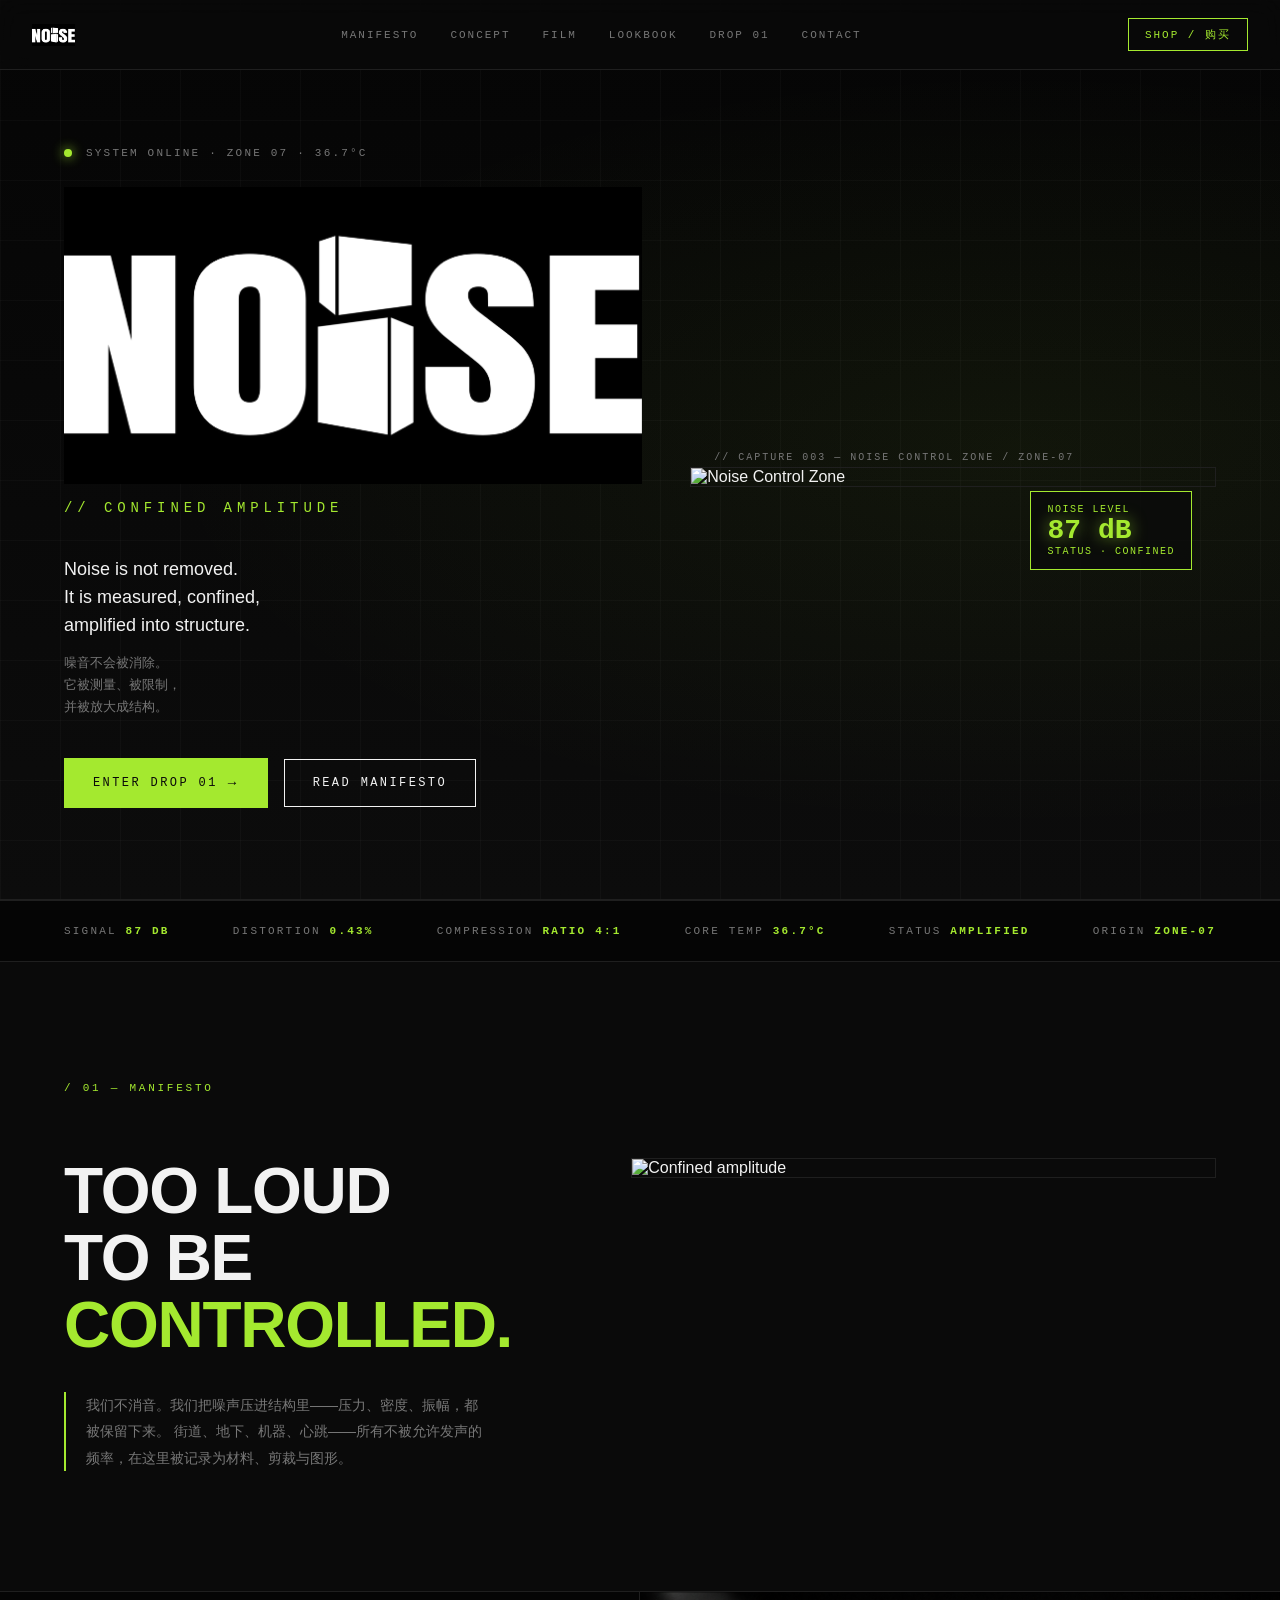
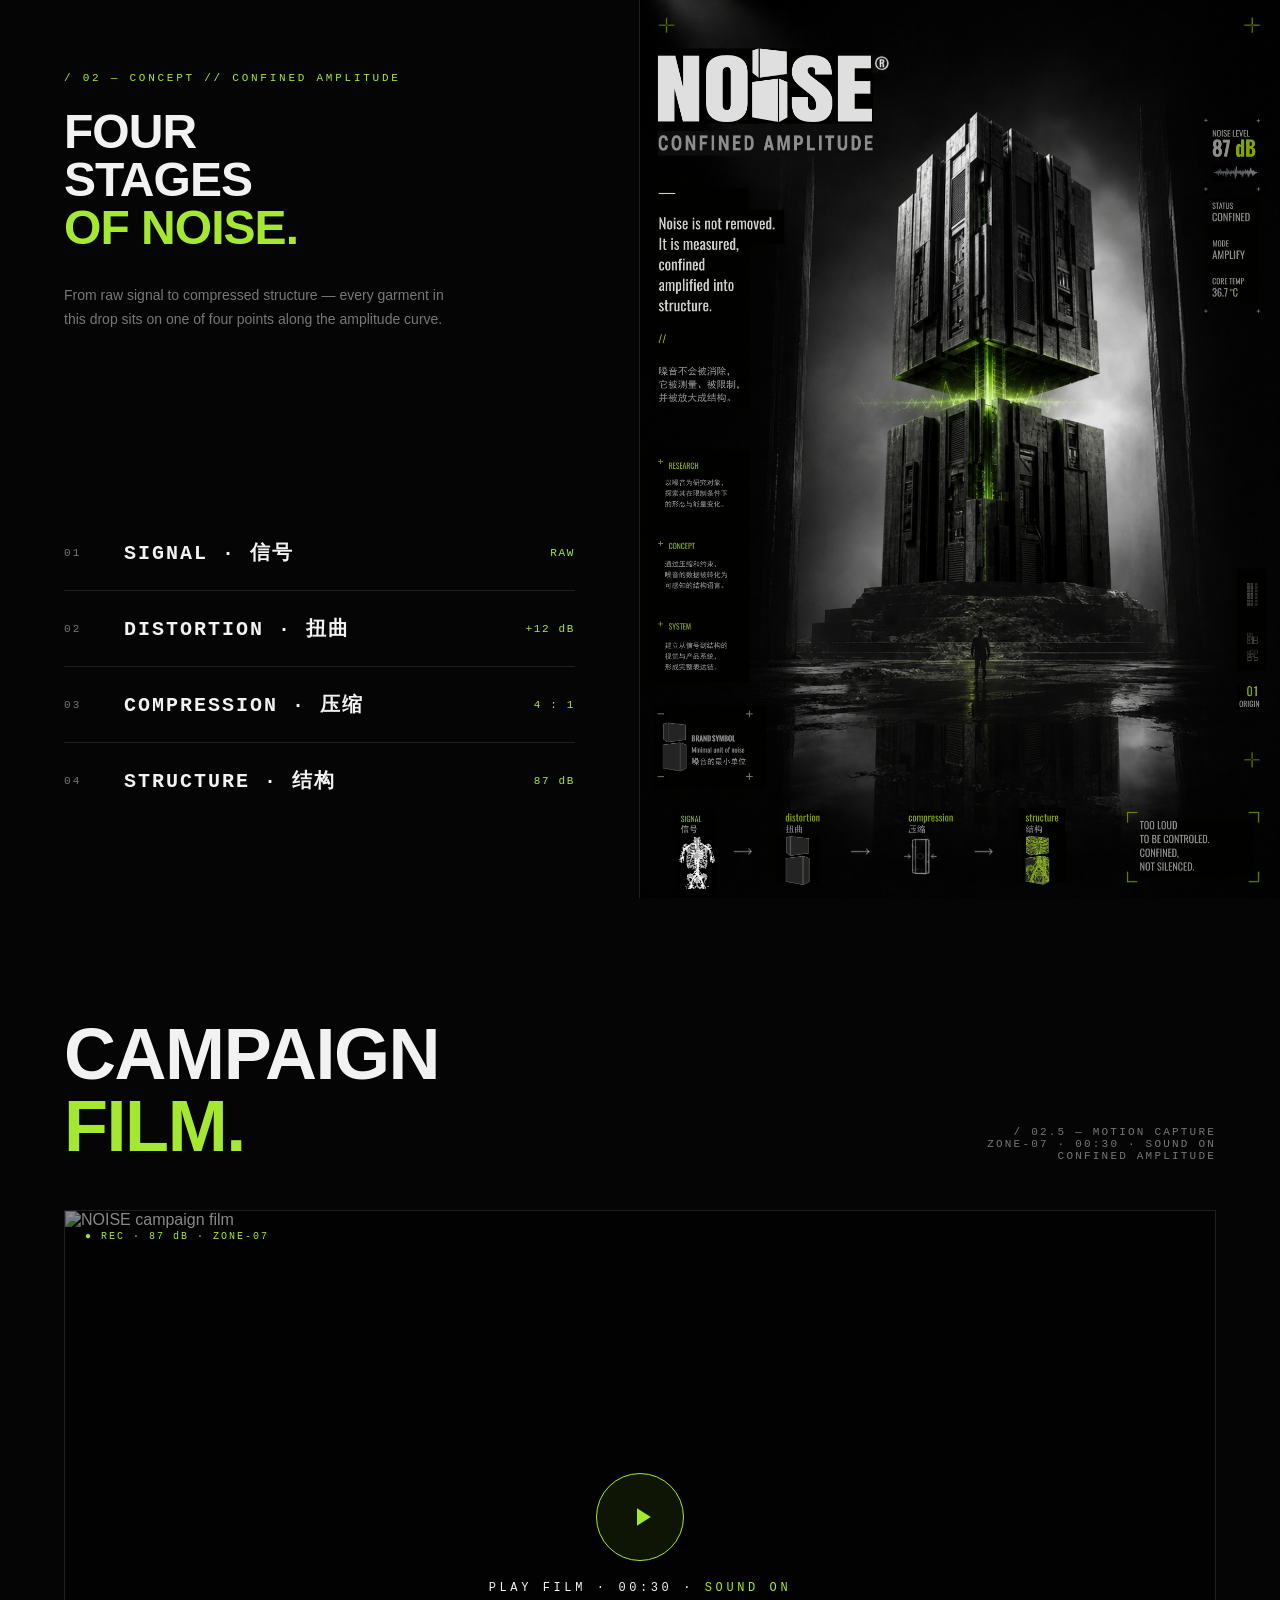
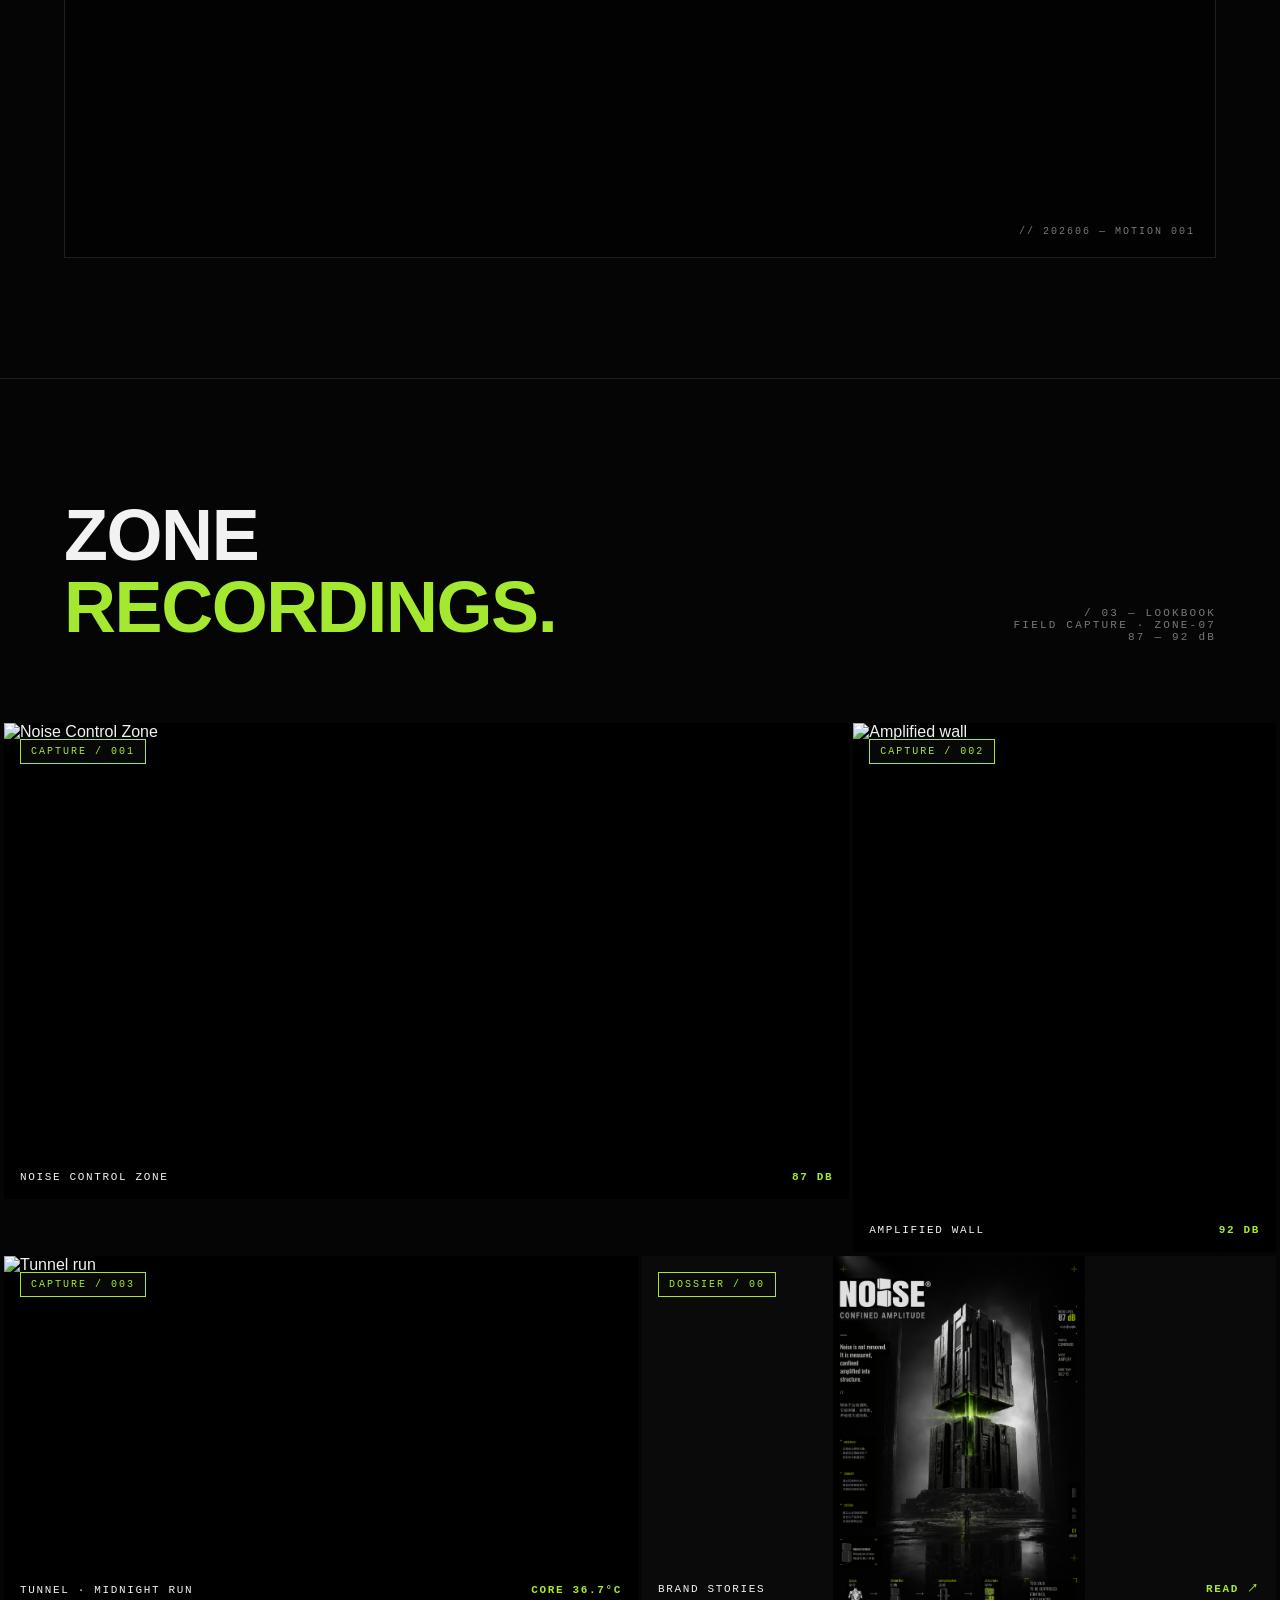
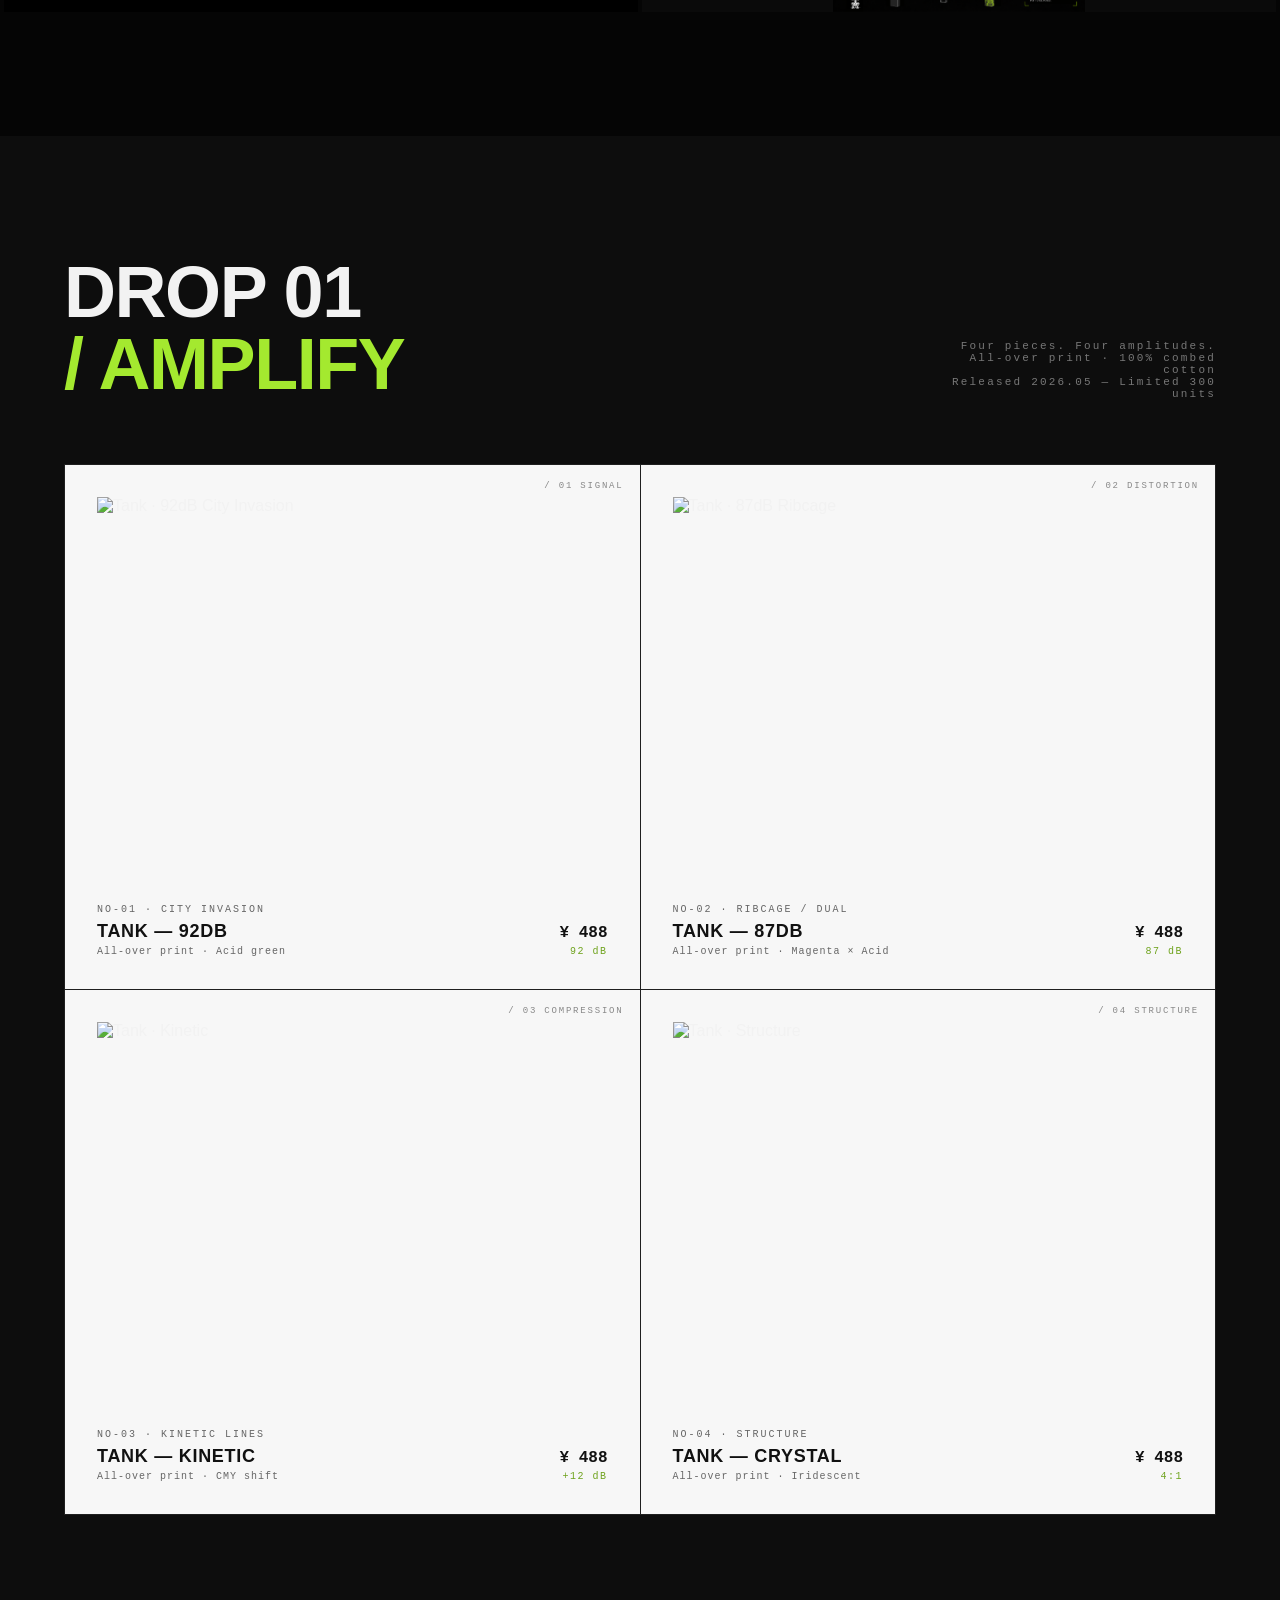
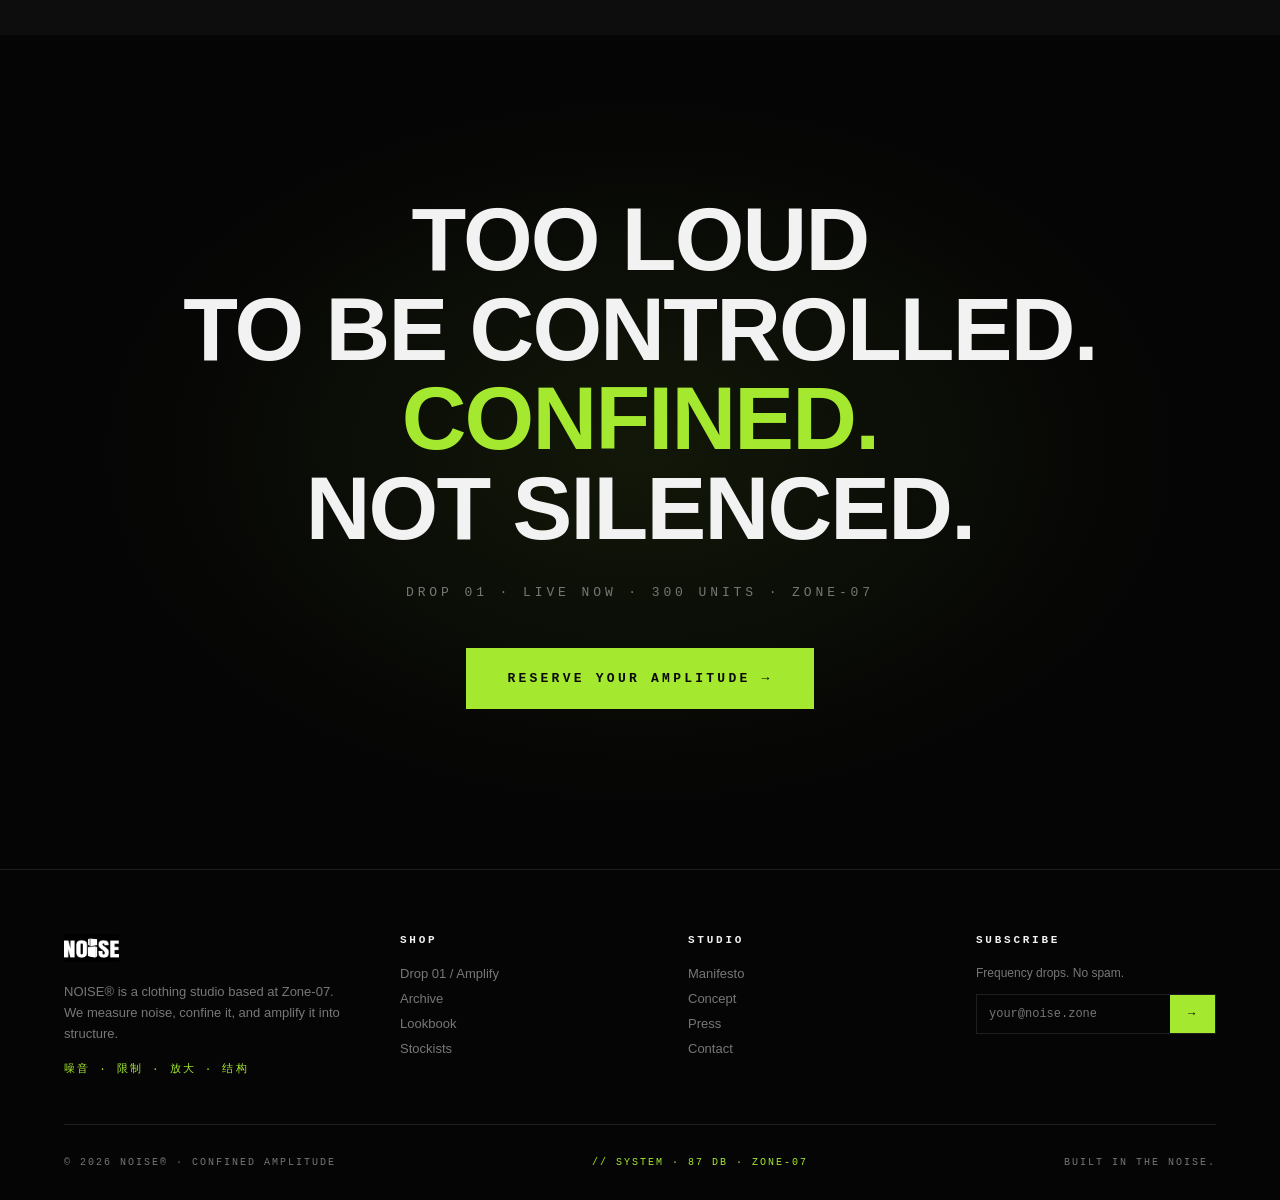
==== index.html @ a268d369 "Add files via upload" ====
<!DOCTYPE html>
<html lang="zh-CN">
<head>
<meta charset="UTF-8">
<meta name="viewport" content="width=device-width, initial-scale=1.0">
<title>NOISE® — CONFINED AMPLITUDE</title>
<style>
  :root {
    --bg: #0a0a0a;
    --bg-2: #111111;
    --fg: #f2f2f2;
    --mute: #777777;
    --line: #1f1f1f;
    --acid: #a4e92f;
    --acid-dim: #6fa31d;
    --warn: #ff3b30;
  }

  * { box-sizing: border-box; margin: 0; padding: 0; }

  html, body {
    background: var(--bg);
    color: var(--fg);
    font-family: 'Helvetica Neue', Arial, sans-serif;
    -webkit-font-smoothing: antialiased;
    overflow-x: hidden;
  }

  a { color: inherit; text-decoration: none; }
  img { display: block; max-width: 100%; }

  .mono { font-family: 'JetBrains Mono', 'Courier New', monospace; }

  /* ========== NAV ========== */
  .nav {
    position: fixed;
    top: 0; left: 0; right: 0;
    z-index: 100;
    display: flex;
    justify-content: space-between;
    align-items: center;
    padding: 18px 32px;
    background: rgba(10,10,10,0.78);
    backdrop-filter: blur(12px);
    border-bottom: 1px solid var(--line);
  }
  .nav .logo {
    height: 22px;
    filter: invert(1);
  }
  .nav-links {
    display: flex;
    gap: 32px;
    font-family: 'JetBrains Mono', 'Courier New', monospace;
    font-size: 11px;
    letter-spacing: 0.18em;
    text-transform: uppercase;
    color: var(--mute);
  }
  .nav-links a {
    transition: color 0.2s;
  }
  .nav-links a:hover {
    color: var(--acid);
  }
  .nav-cta {
    font-family: 'JetBrains Mono', 'Courier New', monospace;
    font-size: 11px;
    letter-spacing: 0.18em;
    text-transform: uppercase;
    padding: 8px 16px;
    border: 1px solid var(--acid);
    color: var(--acid);
    transition: all 0.2s;
  }
  .nav-cta:hover {
    background: var(--acid);
    color: var(--bg);
  }

  /* ========== HERO ========== */
  .hero {
    position: relative;
    min-height: 100vh;
    display: flex;
    align-items: center;
    padding: 120px 64px 64px;
    overflow: hidden;
    border-bottom: 1px solid var(--line);
  }
  .hero-bg {
    position: absolute;
    inset: 0;
    background:
      radial-gradient(ellipse at 80% 50%, rgba(164,233,47,0.06), transparent 60%),
      linear-gradient(180deg, #050505 0%, #0c0c0c 100%);
    z-index: 0;
  }
  .hero-grid {
    position: absolute;
    inset: 0;
    background-image:
      linear-gradient(rgba(255,255,255,0.025) 1px, transparent 1px),
      linear-gradient(90deg, rgba(255,255,255,0.025) 1px, transparent 1px);
    background-size: 60px 60px;
    z-index: 1;
  }
  .hero-inner {
    position: relative;
    z-index: 2;
    display: grid;
    grid-template-columns: 1.1fr 1fr;
    gap: 48px;
    width: 100%;
    align-items: center;
  }
  .hero-text {
    position: relative;
  }
  .hero-meta {
    display: flex;
    align-items: center;
    gap: 14px;
    font-family: 'JetBrains Mono', 'Courier New', monospace;
    font-size: 11px;
    letter-spacing: 0.2em;
    color: var(--mute);
    text-transform: uppercase;
    margin-bottom: 28px;
  }
  .hero-meta .dot {
    width: 8px; height: 8px;
    border-radius: 50%;
    background: var(--acid);
    box-shadow: 0 0 12px var(--acid);
    animation: pulse 2s ease-in-out infinite;
  }
  @keyframes pulse {
    0%, 100% { opacity: 1; transform: scale(1); }
    50% { opacity: 0.5; transform: scale(0.85); }
  }
  .hero-logo {
    width: 100%;
    max-width: 720px;
    filter: invert(1);
    margin-bottom: 16px;
  }
  .hero-tag {
    font-family: 'JetBrains Mono', 'Courier New', monospace;
    font-size: 14px;
    letter-spacing: 0.35em;
    color: var(--acid);
    text-transform: uppercase;
    margin-bottom: 40px;
  }
  .hero-statement {
    max-width: 480px;
    font-size: 18px;
    line-height: 1.55;
    color: var(--fg);
    margin-bottom: 12px;
  }
  .hero-statement-cn {
    max-width: 480px;
    font-size: 13px;
    line-height: 1.7;
    color: var(--mute);
    margin-bottom: 40px;
  }
  .hero-cta-row {
    display: flex;
    gap: 16px;
    align-items: center;
  }
  .btn {
    font-family: 'JetBrains Mono', 'Courier New', monospace;
    font-size: 12px;
    letter-spacing: 0.2em;
    text-transform: uppercase;
    padding: 16px 28px;
    border: 1px solid var(--fg);
    color: var(--fg);
    cursor: pointer;
    transition: all 0.2s;
    display: inline-flex;
    align-items: center;
    gap: 10px;
  }
  .btn:hover {
    background: var(--fg);
    color: var(--bg);
  }
  .btn.primary {
    background: var(--acid);
    color: var(--bg);
    border-color: var(--acid);
  }
  .btn.primary:hover {
    background: transparent;
    color: var(--acid);
  }
  .btn .arrow { font-size: 14px; }

  .hero-visual {
    position: relative;
  }
  .hero-visual img {
    width: 100%;
    border: 1px solid var(--line);
  }
  .hero-readout {
    position: absolute;
    top: 24px;
    right: 24px;
    background: rgba(10,10,10,0.8);
    border: 1px solid var(--acid);
    padding: 12px 16px;
    font-family: 'JetBrains Mono', 'Courier New', monospace;
    font-size: 10px;
    letter-spacing: 0.15em;
    color: var(--acid);
    z-index: 3;
  }
  .hero-readout .big {
    display: block;
    font-size: 28px;
    font-weight: 700;
    letter-spacing: 0;
    color: var(--acid);
    text-shadow: 0 0 16px rgba(164,233,47,0.6);
  }
  .hero-corner {
    position: absolute;
    bottom: 24px;
    left: 24px;
    font-family: 'JetBrains Mono', 'Courier New', monospace;
    font-size: 10px;
    letter-spacing: 0.2em;
    color: var(--mute);
    z-index: 3;
  }

  /* ========== SECTION COMMON ========== */
  .section {
    padding: 120px 64px;
    border-bottom: 1px solid var(--line);
    position: relative;
  }
  .section-head {
    display: grid;
    grid-template-columns: 200px 1fr;
    gap: 48px;
    margin-bottom: 64px;
    align-items: end;
  }
  .section-num {
    font-family: 'JetBrains Mono', 'Courier New', monospace;
    font-size: 11px;
    letter-spacing: 0.25em;
    color: var(--acid);
    text-transform: uppercase;
  }
  .section-title {
    font-size: 56px;
    font-weight: 900;
    letter-spacing: -0.02em;
    line-height: 1;
    text-transform: uppercase;
  }
  .section-title .accent { color: var(--acid); }

  /* ========== MANIFESTO ========== */
  .manifesto {
    background: var(--bg);
  }
  .manifesto-grid {
    display: grid;
    grid-template-columns: 1fr 1.2fr;
    gap: 80px;
    align-items: start;
  }
  .manifesto-text h2 {
    font-size: 64px;
    font-weight: 900;
    line-height: 1.05;
    letter-spacing: -0.02em;
    text-transform: uppercase;
    margin-bottom: 32px;
  }
  .manifesto-text h2 .acid { color: var(--acid); }
  .manifesto-text .quote-cn {
    font-size: 14px;
    line-height: 1.9;
    color: var(--mute);
    border-left: 2px solid var(--acid);
    padding-left: 20px;
    max-width: 420px;
  }
  .manifesto-visual {
    position: relative;
  }
  .manifesto-visual img {
    width: 100%;
    border: 1px solid var(--line);
  }

  /* ========== CONCEPT POSTER ========== */
  .concept {
    padding: 0;
    background: #050505;
  }
  .concept-wrap {
    display: grid;
    grid-template-columns: 1fr 1fr;
    min-height: 90vh;
  }
  .concept-side {
    padding: 80px 64px;
    display: flex;
    flex-direction: column;
    justify-content: space-between;
    border-right: 1px solid var(--line);
  }
  .concept-side .label {
    font-family: 'JetBrains Mono', 'Courier New', monospace;
    font-size: 11px;
    letter-spacing: 0.25em;
    color: var(--acid);
    margin-bottom: 24px;
  }
  .concept-side h3 {
    font-size: 48px;
    font-weight: 900;
    line-height: 1;
    letter-spacing: -0.02em;
    text-transform: uppercase;
    margin-bottom: 32px;
  }
  .concept-stages {
    display: flex;
    flex-direction: column;
    gap: 0;
    margin-top: 48px;
  }
  .stage {
    display: grid;
    grid-template-columns: 60px 1fr 80px;
    align-items: center;
    padding: 24px 0;
    border-bottom: 1px solid var(--line);
    font-family: 'JetBrains Mono', 'Courier New', monospace;
  }
  .stage:last-child { border-bottom: none; }
  .stage .idx {
    font-size: 11px;
    color: var(--mute);
    letter-spacing: 0.2em;
  }
  .stage .name {
    font-size: 20px;
    font-weight: 700;
    letter-spacing: 0.1em;
    color: var(--fg);
    text-transform: uppercase;
  }
  .stage .val {
    font-size: 11px;
    letter-spacing: 0.15em;
    color: var(--acid);
    text-align: right;
  }
  .concept-poster {
    position: relative;
    background: #000;
    display: flex;
    align-items: stretch;
    overflow: hidden;
  }
  .concept-poster img {
    width: 100%;
    height: 100%;
    object-fit: cover;
  }

  /* ========== CAMPAIGN FILM ========== */
  .film {
    background: #050505;
    padding: 120px 64px;
    border-bottom: 1px solid var(--line);
  }
  .film-head {
    display: flex;
    justify-content: space-between;
    align-items: end;
    margin-bottom: 48px;
  }
  .film-head h2 {
    font-size: 72px;
    font-weight: 900;
    line-height: 1;
    letter-spacing: -0.02em;
    text-transform: uppercase;
  }
  .film-head h2 .acid { color: var(--acid); }
  .film-head .meta {
    font-family: 'JetBrains Mono', 'Courier New', monospace;
    font-size: 11px;
    letter-spacing: 0.2em;
    color: var(--mute);
    text-align: right;
  }
  .film-player {
    position: relative;
    width: 100%;
    aspect-ratio: 16/9;
    background: #000;
    border: 1px solid var(--line);
    overflow: hidden;
    cursor: pointer;
  }
  .film-player video {
    width: 100%;
    height: 100%;
    object-fit: cover;
    display: block;
  }
  .film-poster {
    position: absolute;
    inset: 0;
    width: 100%;
    height: 100%;
    object-fit: cover;
    z-index: 1;
  }
  .film-overlay {
    position: absolute;
    inset: 0;
    z-index: 2;
    display: flex;
    flex-direction: column;
    align-items: center;
    justify-content: center;
    gap: 20px;
    background: rgba(5,5,5,0.45);
    transition: background 0.3s, opacity 0.3s;
  }
  .film-player:hover .film-overlay { background: rgba(5,5,5,0.3); }
  .film-overlay.hidden { opacity: 0; pointer-events: none; }
  .film-play-btn {
    width: 88px;
    height: 88px;
    border: 1px solid var(--acid);
    border-radius: 50%;
    display: flex;
    align-items: center;
    justify-content: center;
    background: rgba(164,233,47,0.08);
    transition: all 0.25s;
  }
  .film-player:hover .film-play-btn {
    background: var(--acid);
    box-shadow: 0 0 32px rgba(164,233,47,0.5);
  }
  .film-play-btn svg { width: 30px; height: 30px; fill: var(--acid); margin-left: 4px; transition: fill 0.25s; }
  .film-player:hover .film-play-btn svg { fill: var(--bg); }
  .film-overlay .label {
    font-family: 'JetBrains Mono', 'Courier New', monospace;
    font-size: 12px;
    letter-spacing: 0.3em;
    color: var(--fg);
    text-transform: uppercase;
  }
  .film-overlay .label .db { color: var(--acid); }
  .film-readout {
    position: absolute;
    top: 20px;
    left: 20px;
    z-index: 3;
    font-family: 'JetBrains Mono', 'Courier New', monospace;
    font-size: 10px;
    letter-spacing: 0.2em;
    color: var(--acid);
    pointer-events: none;
  }
  .film-corner {
    position: absolute;
    bottom: 20px;
    right: 20px;
    z-index: 3;
    font-family: 'JetBrains Mono', 'Courier New', monospace;
    font-size: 10px;
    letter-spacing: 0.2em;
    color: var(--mute);
    pointer-events: none;
  }

  /* ========== LOOKBOOK ========== */
  .lookbook {
    background: #050505;
    padding: 120px 0;
  }
  .lookbook-head {
    padding: 0 64px;
    margin-bottom: 80px;
    display: flex;
    justify-content: space-between;
    align-items: end;
  }
  .lookbook-head h2 {
    font-size: 72px;
    font-weight: 900;
    line-height: 1;
    letter-spacing: -0.02em;
    text-transform: uppercase;
  }
  .lookbook-head h2 .acid { color: var(--acid); }
  .lookbook-head .meta {
    font-family: 'JetBrains Mono', 'Courier New', monospace;
    font-size: 11px;
    letter-spacing: 0.2em;
    color: var(--mute);
    text-align: right;
  }
  .lookbook-grid {
    display: grid;
    grid-template-columns: 2fr 1fr;
    gap: 4px;
    padding: 0 4px;
  }
  .look {
    position: relative;
    overflow: hidden;
    aspect-ratio: 16/9;
    background: #000;
  }
  .look.tall { aspect-ratio: 4/5; }
  .look img {
    width: 100%;
    height: 100%;
    object-fit: cover;
    transition: transform 0.6s ease;
  }
  .look:hover img { transform: scale(1.04); }
  .look .tag {
    position: absolute;
    top: 16px;
    left: 16px;
    background: rgba(10,10,10,0.85);
    border: 1px solid var(--acid);
    color: var(--acid);
    padding: 6px 10px;
    font-family: 'JetBrains Mono', 'Courier New', monospace;
    font-size: 10px;
    letter-spacing: 0.2em;
  }
  .look .caption {
    position: absolute;
    bottom: 16px;
    left: 16px;
    right: 16px;
    color: var(--fg);
    font-family: 'JetBrains Mono', 'Courier New', monospace;
    font-size: 11px;
    letter-spacing: 0.15em;
    text-transform: uppercase;
    display: flex;
    justify-content: space-between;
    align-items: center;
  }
  .look .caption .db {
    color: var(--acid);
    font-weight: 700;
  }
  .lookbook-row-2 {
    display: grid;
    grid-template-columns: 1fr 1fr;
    gap: 4px;
    padding: 4px;
  }

  /* ========== PRODUCTS ========== */
  .products {
    background: #0d0d0d;
    padding: 120px 64px;
  }
  .products-head {
    display: flex;
    justify-content: space-between;
    align-items: end;
    margin-bottom: 64px;
  }
  .products-head h2 {
    font-size: 72px;
    font-weight: 900;
    line-height: 1;
    letter-spacing: -0.02em;
    text-transform: uppercase;
  }
  .products-head h2 .acid { color: var(--acid); }
  .products-head .meta {
    font-family: 'JetBrains Mono', 'Courier New', monospace;
    font-size: 11px;
    letter-spacing: 0.2em;
    color: var(--mute);
    text-align: right;
    max-width: 280px;
  }
  .products-grid {
    display: grid;
    grid-template-columns: repeat(2, 1fr);
    gap: 1px;
    background: var(--line);
    border: 1px solid var(--line);
  }
  .product {
    background: #f7f7f7;
    padding: 32px;
    position: relative;
    transition: background 0.3s;
  }
  .product:hover {
    background: #ffffff;
  }
  .product-img {
    width: 100%;
    aspect-ratio: 4/3;
    object-fit: contain;
    margin-bottom: 24px;
  }
  .product-info {
    display: flex;
    justify-content: space-between;
    align-items: flex-end;
    color: #111;
  }
  .product-info .left .code {
    font-family: 'JetBrains Mono', 'Courier New', monospace;
    font-size: 10px;
    letter-spacing: 0.2em;
    color: #666;
    margin-bottom: 6px;
  }
  .product-info .left .name {
    font-size: 18px;
    font-weight: 800;
    letter-spacing: 0.04em;
    text-transform: uppercase;
  }
  .product-info .left .desc {
    font-family: 'JetBrains Mono', 'Courier New', monospace;
    font-size: 10px;
    color: #666;
    letter-spacing: 0.1em;
    margin-top: 4px;
  }
  .product-info .right {
    text-align: right;
  }
  .product-info .right .price {
    font-family: 'JetBrains Mono', 'Courier New', monospace;
    font-size: 16px;
    font-weight: 700;
    color: #111;
  }
  .product-info .right .db {
    font-family: 'JetBrains Mono', 'Courier New', monospace;
    font-size: 10px;
    color: var(--acid-dim);
    letter-spacing: 0.15em;
    margin-top: 4px;
  }
  .product-corner {
    position: absolute;
    top: 16px;
    right: 16px;
    font-family: 'JetBrains Mono', 'Courier New', monospace;
    font-size: 9px;
    letter-spacing: 0.2em;
    color: #888;
  }

  /* ========== SPECS / DATA STRIP ========== */
  .data-strip {
    background: #050505;
    border-top: 1px solid var(--line);
    border-bottom: 1px solid var(--line);
    padding: 24px 64px;
    display: flex;
    justify-content: space-between;
    align-items: center;
    gap: 32px;
    flex-wrap: wrap;
    font-family: 'JetBrains Mono', 'Courier New', monospace;
    font-size: 11px;
    letter-spacing: 0.2em;
    color: var(--mute);
    text-transform: uppercase;
  }
  .data-strip .item .v {
    color: var(--acid);
    font-weight: 700;
  }

  /* ========== CTA ========== */
  .cta {
    padding: 160px 64px;
    background:
      radial-gradient(ellipse at center, rgba(164,233,47,0.08), transparent 60%),
      #050505;
    text-align: center;
    border-bottom: 1px solid var(--line);
  }
  .cta h2 {
    font-size: clamp(48px, 7vw, 110px);
    font-weight: 900;
    line-height: 1;
    letter-spacing: -0.02em;
    text-transform: uppercase;
    margin-bottom: 16px;
  }
  .cta h2 .line { display: block; }
  .cta h2 .acid { color: var(--acid); }
  .cta .sub {
    font-family: 'JetBrains Mono', 'Courier New', monospace;
    font-size: 13px;
    letter-spacing: 0.3em;
    color: var(--mute);
    text-transform: uppercase;
    margin-top: 32px;
    margin-bottom: 48px;
  }
  .cta-btn {
    display: inline-flex;
    align-items: center;
    gap: 14px;
    padding: 22px 40px;
    background: var(--acid);
    color: var(--bg);
    font-family: 'JetBrains Mono', 'Courier New', monospace;
    font-size: 13px;
    font-weight: 700;
    letter-spacing: 0.25em;
    text-transform: uppercase;
    border: 1px solid var(--acid);
    transition: all 0.2s;
  }
  .cta-btn:hover {
    background: transparent;
    color: var(--acid);
    box-shadow: 0 0 24px rgba(164,233,47,0.4);
  }

  /* ========== FOOTER ========== */
  .footer {
    padding: 64px 64px 32px;
    background: #050505;
    color: var(--mute);
  }
  .footer-top {
    display: grid;
    grid-template-columns: 1.2fr 1fr 1fr 1fr;
    gap: 48px;
    padding-bottom: 48px;
    border-bottom: 1px solid var(--line);
  }
  .footer-logo {
    height: 28px;
    filter: invert(1);
    margin-bottom: 20px;
  }
  .footer-col h4 {
    font-family: 'JetBrains Mono', 'Courier New', monospace;
    font-size: 11px;
    letter-spacing: 0.25em;
    color: var(--fg);
    text-transform: uppercase;
    margin-bottom: 20px;
  }
  .footer-col ul {
    list-style: none;
  }
  .footer-col li {
    margin-bottom: 10px;
    font-size: 13px;
  }
  .footer-col li a:hover { color: var(--acid); }
  .footer-bottom {
    display: flex;
    justify-content: space-between;
    align-items: center;
    padding-top: 32px;
    font-family: 'JetBrains Mono', 'Courier New', monospace;
    font-size: 10px;
    letter-spacing: 0.2em;
    color: var(--mute);
    text-transform: uppercase;
  }
  .footer-mark {
    color: var(--acid);
  }

  /* ========== RESPONSIVE ========== */
  @media (max-width: 1024px) {
    .hero-inner { grid-template-columns: 1fr; gap: 48px; }
    .manifesto-grid { grid-template-columns: 1fr; gap: 48px; }
    .concept-wrap { grid-template-columns: 1fr; }
    .concept-side { border-right: none; border-bottom: 1px solid var(--line); }
    .lookbook-grid { grid-template-columns: 1fr; }
    .lookbook-row-2 { grid-template-columns: 1fr; }
    .products-grid { grid-template-columns: 1fr; }
    .footer-top { grid-template-columns: 1fr 1fr; }
    .section-head { grid-template-columns: 1fr; gap: 16px; }
    .section-title, .manifesto-text h2, .lookbook-head h2, .products-head h2, .film-head h2 { font-size: 40px; }
    .film-head { flex-direction: column; align-items: flex-start; gap: 16px; }
    .film-head .meta { text-align: left; }
  }
  @media (max-width: 640px) {
    .film { padding: 80px 20px; }
    .film-play-btn { width: 64px; height: 64px; }
    .nav { padding: 14px 20px; }
    .nav-links { display: none; }
    .hero { padding: 100px 20px 48px; }
    .section { padding: 80px 20px; }
    .products { padding: 80px 20px; }
    .lookbook-head { padding: 0 20px; flex-direction: column; align-items: flex-start; gap: 16px; }
    .lookbook-head .meta { text-align: left; }
    .cta { padding: 100px 20px; }
    .footer { padding: 48px 20px 24px; }
    .footer-top { grid-template-columns: 1fr; }
    .data-strip { padding: 20px; gap: 16px; }
  }
</style>
</head>
<body>

<!-- ==================== NAV ==================== -->
<nav class="nav">
  <img src="屏幕截图_13-5-2026_14737_.jpeg" alt="NOISE" class="logo">
  <div class="nav-links">
    <a href="#manifesto">Manifesto</a>
    <a href="#concept">Concept</a>
    <a href="#film">Film</a>
    <a href="#lookbook">Lookbook</a>
    <a href="#drop">Drop 01</a>
    <a href="#contact">Contact</a>
  </div>
  <a href="#drop" class="nav-cta">Shop / 购买</a>
</nav>

<!-- ==================== HERO ==================== -->
<section class="hero">
  <div class="hero-bg"></div>
  <div class="hero-grid"></div>
  <div class="hero-inner">
    <div class="hero-text">
      <div class="hero-meta">
        <span class="dot"></span>
        <span>SYSTEM ONLINE · ZONE 07 · 36.7°C</span>
      </div>
      <img src="屏幕截图_13-5-2026_14737_.jpeg" alt="NOISE" class="hero-logo">
      <div class="hero-tag">// CONFINED AMPLITUDE</div>
      <p class="hero-statement">
        Noise is not removed.<br>
        It is measured, confined,<br>
        amplified into structure.
      </p>
      <p class="hero-statement-cn">
        噪音不会被消除。<br>
        它被测量、被限制，<br>
        并被放大成结构。
      </p>
      <div class="hero-cta-row">
        <a href="#drop" class="btn primary">Enter Drop 01 <span class="arrow">→</span></a>
        <a href="#manifesto" class="btn">Read Manifesto</a>
      </div>
    </div>
    <div class="hero-visual">
      <div class="hero-readout">
        NOISE LEVEL
        <span class="big">87 dB</span>
        STATUS · CONFINED
      </div>
      <img src="ChatGPT Image 2026年5月18日 18_31_54.png" alt="Noise Control Zone">
      <div class="hero-corner">// CAPTURE 003 — NOISE CONTROL ZONE / ZONE-07</div>
    </div>
  </div>
</section>

<!-- ==================== DATA STRIP ==================== -->
<div class="data-strip">
  <div class="item">SIGNAL <span class="v">87 dB</span></div>
  <div class="item">DISTORTION <span class="v">0.43%</span></div>
  <div class="item">COMPRESSION <span class="v">RATIO 4:1</span></div>
  <div class="item">CORE TEMP <span class="v">36.7°C</span></div>
  <div class="item">STATUS <span class="v">AMPLIFIED</span></div>
  <div class="item">ORIGIN <span class="v">ZONE-07</span></div>
</div>

<!-- ==================== MANIFESTO ==================== -->
<section class="section manifesto" id="manifesto">
  <div class="section-head">
    <div class="section-num">/ 01 — MANIFESTO</div>
  </div>
  <div class="manifesto-grid">
    <div class="manifesto-text">
      <h2>
        TOO LOUD<br>
        TO BE<br>
        <span class="acid">CONTROLLED.</span>
      </h2>
      <p class="quote-cn">
        我们不消音。我们把噪声压进结构里——压力、密度、振幅，都被保留下来。
        街道、地下、机器、心跳——所有不被允许发声的频率，在这里被记录为材料、剪裁与图形。
      </p>
    </div>
    <div class="manifesto-visual">
      <img src="ChatGPT Image 2026年5月18日 18_44_10.png" alt="Confined amplitude">
    </div>
  </div>
</section>

<!-- ==================== CONCEPT POSTER ==================== -->
<section class="concept" id="concept">
  <div class="concept-wrap">
    <div class="concept-side">
      <div>
        <div class="label">/ 02 — CONCEPT // CONFINED AMPLITUDE</div>
        <h3>
          FOUR<br>
          STAGES<br>
          <span style="color:var(--acid)">OF NOISE.</span>
        </h3>
        <p style="color:var(--mute); font-size:14px; line-height:1.7; max-width:380px; margin-top:24px;">
          From raw signal to compressed structure — every garment in this drop sits on one of four points along the amplitude curve.
        </p>
      </div>
      <div class="concept-stages">
        <div class="stage">
          <span class="idx">01</span>
          <span class="name">Signal · 信号</span>
          <span class="val">RAW</span>
        </div>
        <div class="stage">
          <span class="idx">02</span>
          <span class="name">Distortion · 扭曲</span>
          <span class="val">+12 dB</span>
        </div>
        <div class="stage">
          <span class="idx">03</span>
          <span class="name">Compression · 压缩</span>
          <span class="val">4 : 1</span>
        </div>
        <div class="stage">
          <span class="idx">04</span>
          <span class="name">Structure · 结构</span>
          <span class="val">87 dB</span>
        </div>
      </div>
    </div>
    <div class="concept-poster">
      <img src="第一页第二版.png" alt="NOISE concept poster">
    </div>
  </div>
</section>

<!-- ==================== CAMPAIGN FILM ==================== -->
<section class="film" id="film">
  <div class="film-head">
    <h2>
      CAMPAIGN<br>
      <span class="acid">FILM.</span>
    </h2>
    <div class="meta">
      / 02.5 — MOTION CAPTURE<br>
      ZONE-07 · 00:30 · SOUND ON<br>
      CONFINED AMPLITUDE
    </div>
  </div>
  <div class="film-player" id="filmPlayer" data-src="202606020207.mp4">
    <img src="ChatGPT Image 2026年5月18日 16_54_46.png" alt="NOISE campaign film" class="film-poster">
    <div class="film-readout">● REC · 87 dB · ZONE-07</div>
    <div class="film-overlay" id="filmOverlay">
      <div class="film-play-btn">
        <svg viewBox="0 0 24 24"><path d="M8 5v14l11-7z"/></svg>
      </div>
      <div class="label">PLAY FILM · 00:30 · <span class="db">SOUND ON</span></div>
    </div>
    <div class="film-corner">// 202606 — MOTION 001</div>
  </div>
</section>

<!-- ==================== LOOKBOOK ==================== -->
<section class="lookbook" id="lookbook">
  <div class="lookbook-head">
    <h2>
      ZONE<br>
      <span class="acid">RECORDINGS.</span>
    </h2>
    <div class="meta">
      / 03 — LOOKBOOK<br>
      FIELD CAPTURE · ZONE-07<br>
      87 — 92 dB
    </div>
  </div>

  <div class="lookbook-grid">
    <div class="look">
      <img src="ChatGPT Image 2026年5月18日 18_31_54.png" alt="Noise Control Zone">
      <div class="tag">CAPTURE / 001</div>
      <div class="caption">
        <span>NOISE CONTROL ZONE</span>
        <span class="db">87 dB</span>
      </div>
    </div>
    <div class="look tall">
      <img src="ChatGPT Image 2026年5月18日 18_44_10.png" alt="Amplified wall">
      <div class="tag">CAPTURE / 002</div>
      <div class="caption">
        <span>AMPLIFIED WALL</span>
        <span class="db">92 dB</span>
      </div>
    </div>
  </div>

  <div class="lookbook-row-2">
    <div class="look">
      <img src="ChatGPT Image 2026年5月18日 16_54_46.png" alt="Tunnel run">
      <div class="tag">CAPTURE / 003</div>
      <div class="caption">
        <span>TUNNEL · MIDNIGHT RUN</span>
        <span class="db">CORE 36.7°C</span>
      </div>
    </div>
    <div class="look" style="background:#0a0a0a;">
      <img src="第一页第二版.png" alt="Brand stories" style="object-fit:contain;">
      <div class="tag">DOSSIER / 00</div>
      <div class="caption">
        <span>BRAND STORIES</span>
        <span class="db">READ ↗</span>
      </div>
    </div>
  </div>
</section>

<!-- ==================== PRODUCTS ==================== -->
<section class="products" id="drop">
  <div class="products-head">
    <h2>
      DROP 01<br>
      <span class="acid">/ AMPLIFY</span>
    </h2>
    <div class="meta">
      Four pieces. Four amplitudes.<br>
      All-over print · 100% combed cotton<br>
      Released 2026.05 — Limited 300 units
    </div>
  </div>

  <div class="products-grid">
    <div class="product">
      <span class="product-corner">/ 01 SIGNAL</span>
      <img src="clothes_green_replaced.png" alt="Tank · 92dB City Invasion" class="product-img">
      <div class="product-info">
        <div class="left">
          <div class="code">NO-01 · CITY INVASION</div>
          <div class="name">Tank — 92dB</div>
          <div class="desc">All-over print · Acid green</div>
        </div>
        <div class="right">
          <div class="price">¥ 488</div>
          <div class="db">92 dB</div>
        </div>
      </div>
    </div>

    <div class="product">
      <span class="product-corner">/ 02 DISTORTION</span>
      <img src="clothes_1_replaced.png" alt="Tank · 87dB Ribcage" class="product-img">
      <div class="product-info">
        <div class="left">
          <div class="code">NO-02 · RIBCAGE / DUAL</div>
          <div class="name">Tank — 87dB</div>
          <div class="desc">All-over print · Magenta × Acid</div>
        </div>
        <div class="right">
          <div class="price">¥ 488</div>
          <div class="db">87 dB</div>
        </div>
      </div>
    </div>

    <div class="product">
      <span class="product-corner">/ 03 COMPRESSION</span>
      <img src="clothes_2_replaced.png" alt="Tank · Kinetic" class="product-img">
      <div class="product-info">
        <div class="left">
          <div class="code">NO-03 · KINETIC LINES</div>
          <div class="name">Tank — Kinetic</div>
          <div class="desc">All-over print · CMY shift</div>
        </div>
        <div class="right">
          <div class="price">¥ 488</div>
          <div class="db">+12 dB</div>
        </div>
      </div>
    </div>

    <div class="product">
      <span class="product-corner">/ 04 STRUCTURE</span>
      <img src="Gemini_Generated_Image_i5u2syi5u2syi5u2.png" alt="Tank · Structure" class="product-img">
      <div class="product-info">
        <div class="left">
          <div class="code">NO-04 · STRUCTURE</div>
          <div class="name">Tank — Crystal</div>
          <div class="desc">All-over print · Iridescent</div>
        </div>
        <div class="right">
          <div class="price">¥ 488</div>
          <div class="db">4:1</div>
        </div>
      </div>
    </div>
  </div>
</section>

<!-- ==================== CTA ==================== -->
<section class="cta">
  <h2>
    <span class="line">TOO LOUD</span>
    <span class="line">TO BE CONTROLLED.</span>
    <span class="line"><span class="acid">CONFINED.</span></span>
    <span class="line">NOT SILENCED.</span>
  </h2>
  <div class="sub">DROP 01 · LIVE NOW · 300 UNITS · ZONE-07</div>
  <a href="#" class="cta-btn">RESERVE YOUR AMPLITUDE → </a>
</section>

<!-- ==================== FOOTER ==================== -->
<footer class="footer" id="contact">
  <div class="footer-top">
    <div>
      <img src="屏幕截图_13-5-2026_14737_.jpeg" alt="NOISE" class="footer-logo">
      <p style="font-size:13px; line-height:1.6; max-width:320px; color:var(--mute);">
        NOISE® is a clothing studio based at Zone-07. We measure noise, confine it, and amplify it into structure.
      </p>
      <p style="font-size:11px; font-family:'JetBrains Mono', monospace; letter-spacing:0.2em; color:var(--acid); margin-top:16px;">
        噪音 · 限制 · 放大 · 结构
      </p>
    </div>
    <div class="footer-col">
      <h4>Shop</h4>
      <ul>
        <li><a href="#drop">Drop 01 / Amplify</a></li>
        <li><a href="#">Archive</a></li>
        <li><a href="#">Lookbook</a></li>
        <li><a href="#">Stockists</a></li>
      </ul>
    </div>
    <div class="footer-col">
      <h4>Studio</h4>
      <ul>
        <li><a href="#manifesto">Manifesto</a></li>
        <li><a href="#concept">Concept</a></li>
        <li><a href="#">Press</a></li>
        <li><a href="#">Contact</a></li>
      </ul>
    </div>
    <div class="footer-col">
      <h4>Subscribe</h4>
      <p style="font-size:12px; color:var(--mute); margin-bottom:14px;">
        Frequency drops. No spam.
      </p>
      <div style="display:flex; border:1px solid var(--line);">
        <input type="email" placeholder="your@noise.zone" style="flex:1; background:transparent; border:none; padding:12px; color:var(--fg); font-family:'JetBrains Mono', monospace; font-size:12px; outline:none;">
        <button style="background:var(--acid); border:none; color:var(--bg); padding:0 18px; font-family:'JetBrains Mono', monospace; font-size:12px; font-weight:700; letter-spacing:0.15em; cursor:pointer;">→</button>
      </div>
    </div>
  </div>
  <div class="footer-bottom">
    <span>© 2026 NOISE® · CONFINED AMPLITUDE</span>
    <span class="footer-mark">// SYSTEM · 87 dB · ZONE-07</span>
    <span>BUILT IN THE NOISE.</span>
  </div>
</footer>

<script>
  // Campaign film: lazy-load video on first click so the 51MB file
  // never blocks the initial page load. Click plays with sound.
  (function () {
    var player = document.getElementById('filmPlayer');
    var overlay = document.getElementById('filmOverlay');
    if (!player) return;

    player.addEventListener('click', function () {
      // Already injected? toggle play/pause.
      var existing = player.querySelector('video');
      if (existing) {
        if (existing.paused) { existing.play(); overlay.classList.add('hidden'); }
        else { existing.pause(); overlay.classList.remove('hidden'); }
        return;
      }

      var video = document.createElement('video');
      video.src = player.getAttribute('data-src');
      video.controls = true;
      video.playsInline = true;
      video.preload = 'auto';
      player.insertBefore(video, overlay);

      // Show native controls, hide the poster overlay, play with sound.
      overlay.classList.add('hidden');
      var poster = player.querySelector('.film-poster');
      if (poster) poster.style.display = 'none';
      video.play().catch(function () {
        // If autoplay-with-sound is blocked, the user still has controls.
        overlay.classList.remove('hidden');
      });

      video.addEventListener('pause', function () {
        if (!video.ended) overlay.classList.remove('hidden');
      });
      video.addEventListener('play', function () {
        overlay.classList.add('hidden');
      });
    });
  })();
</script>

</body>
</html>
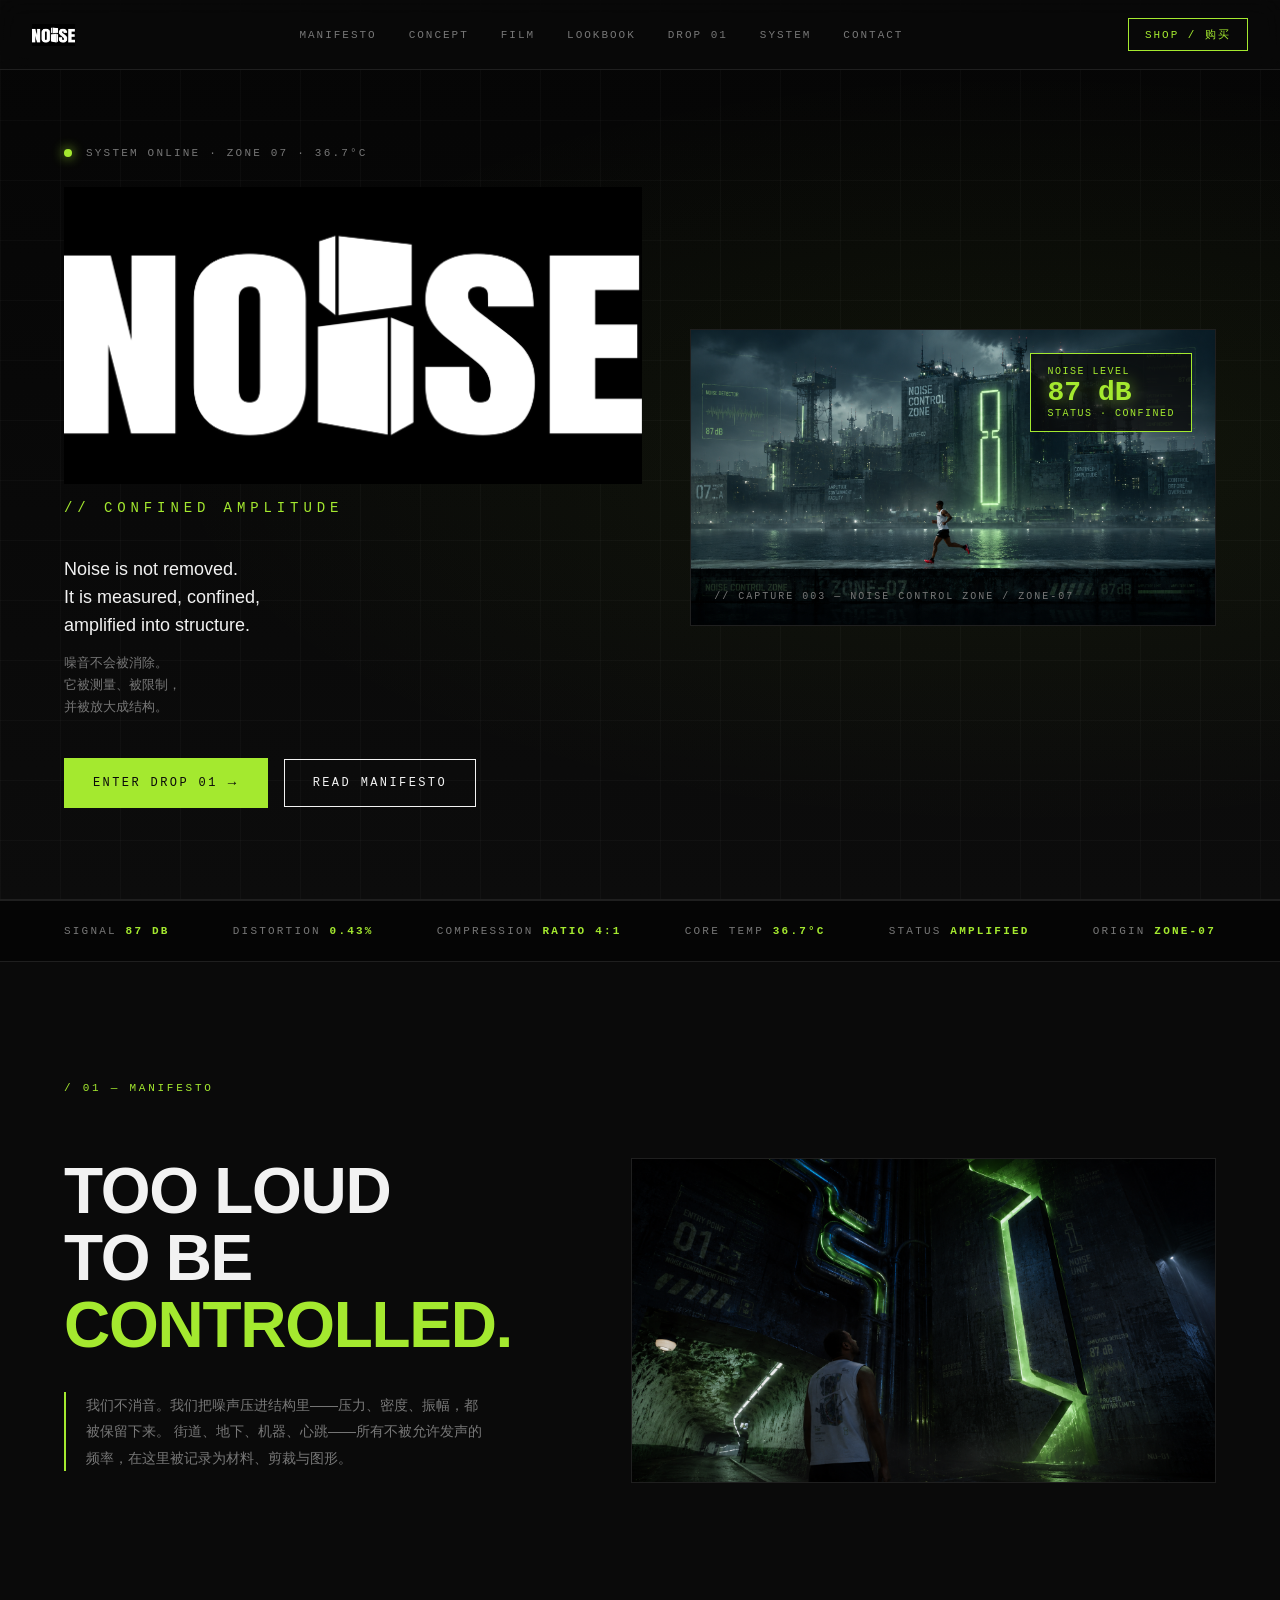
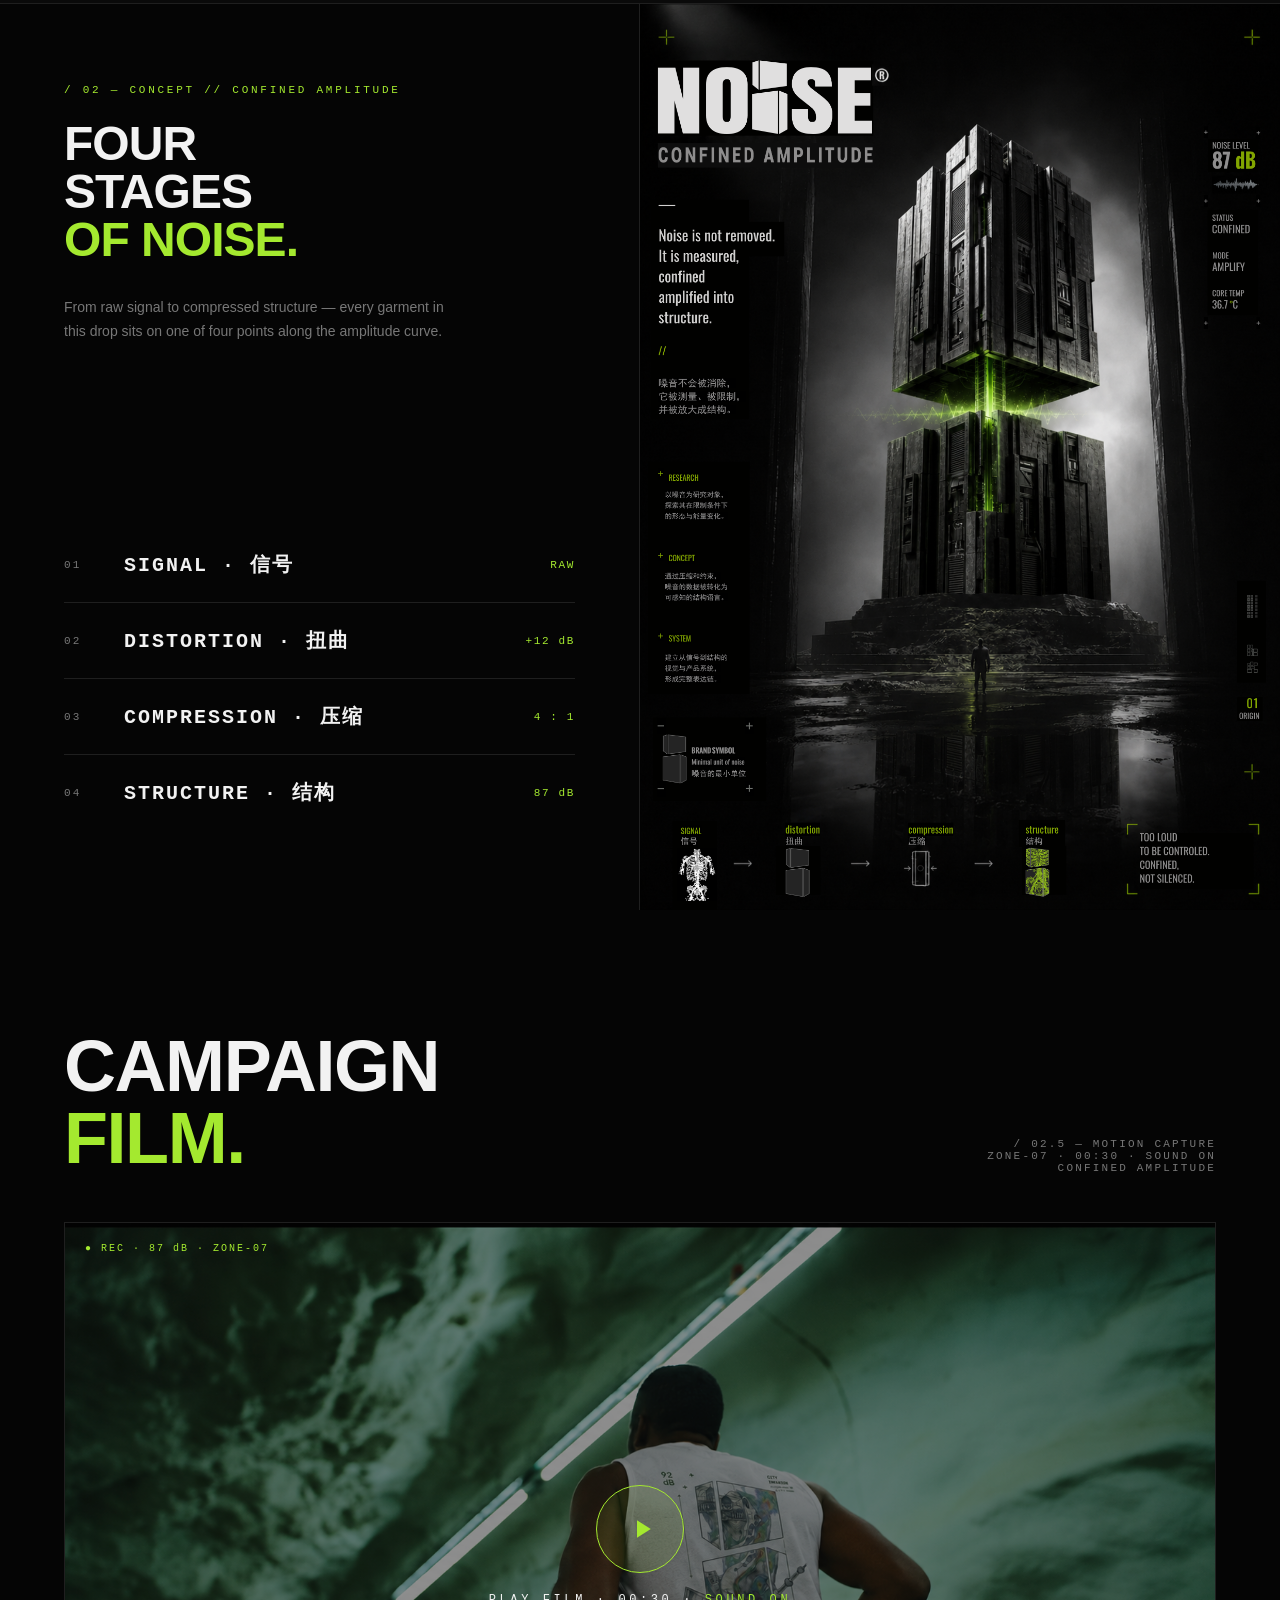
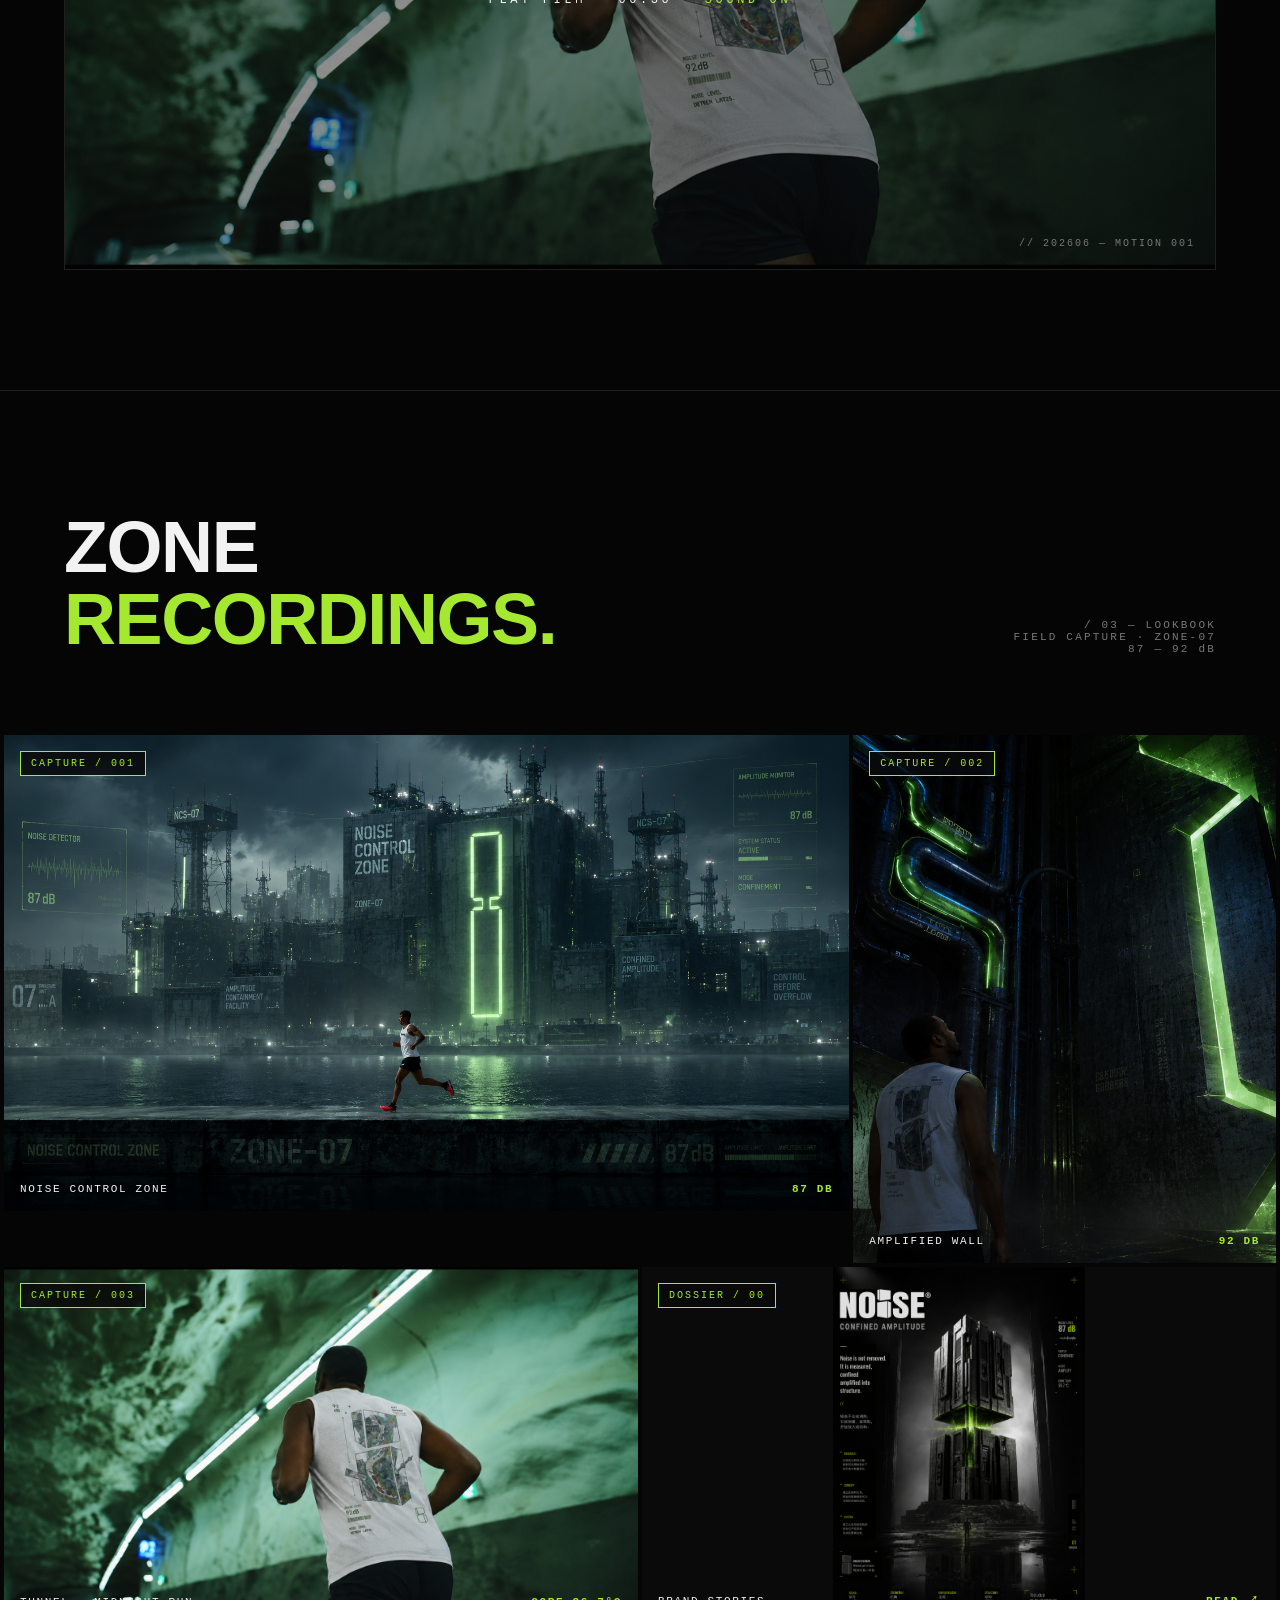
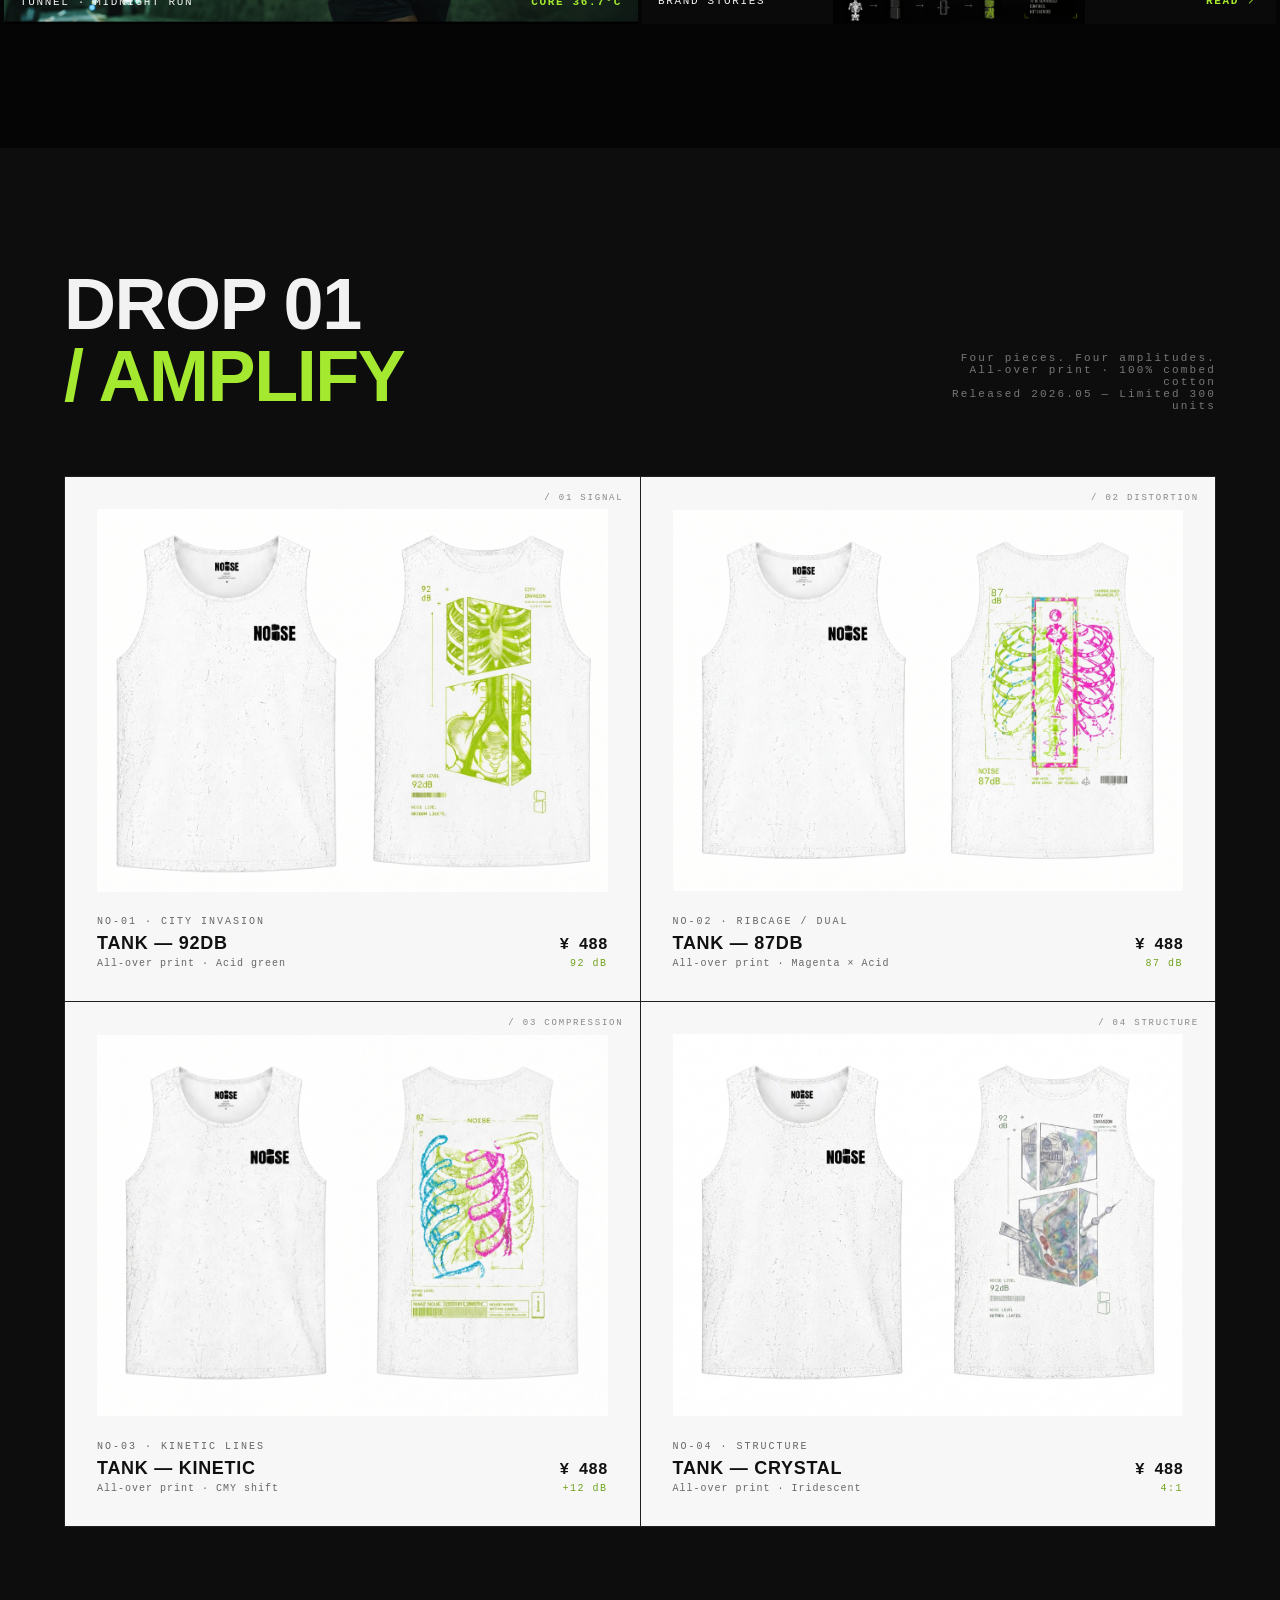
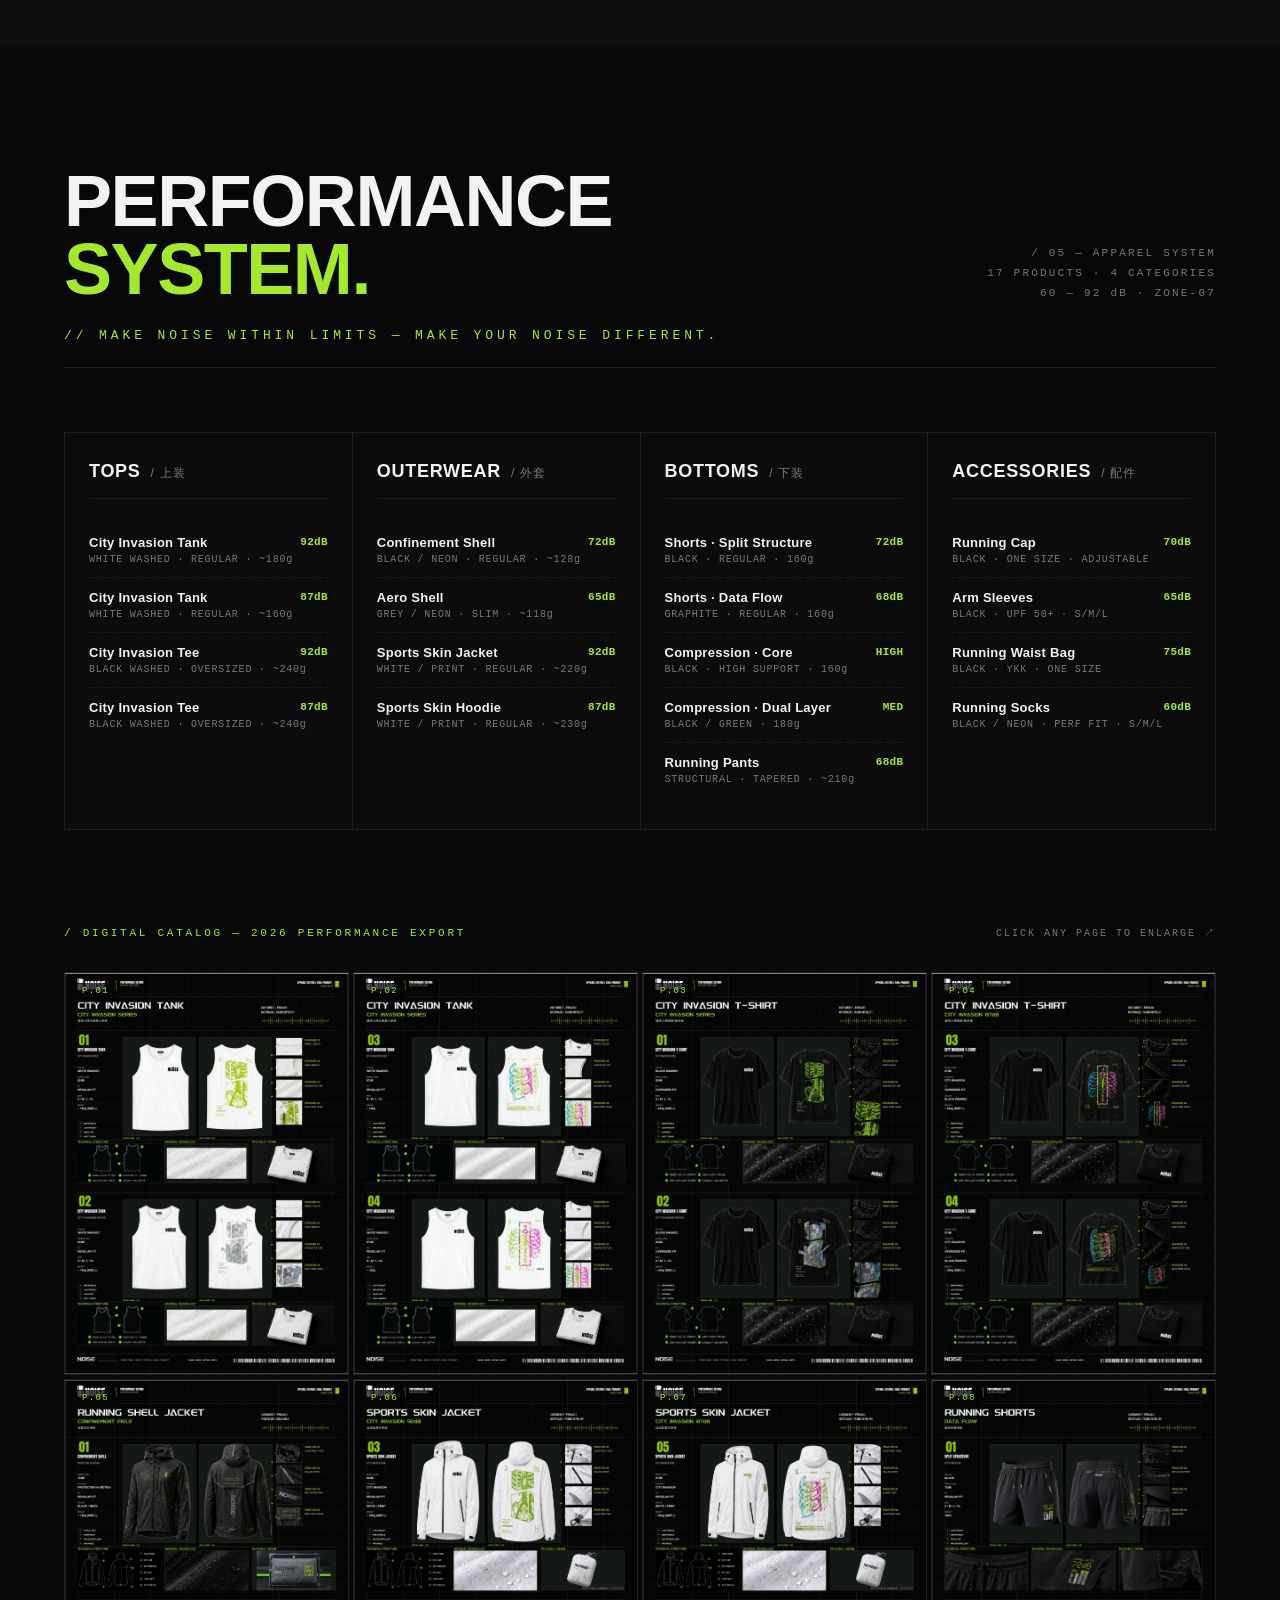
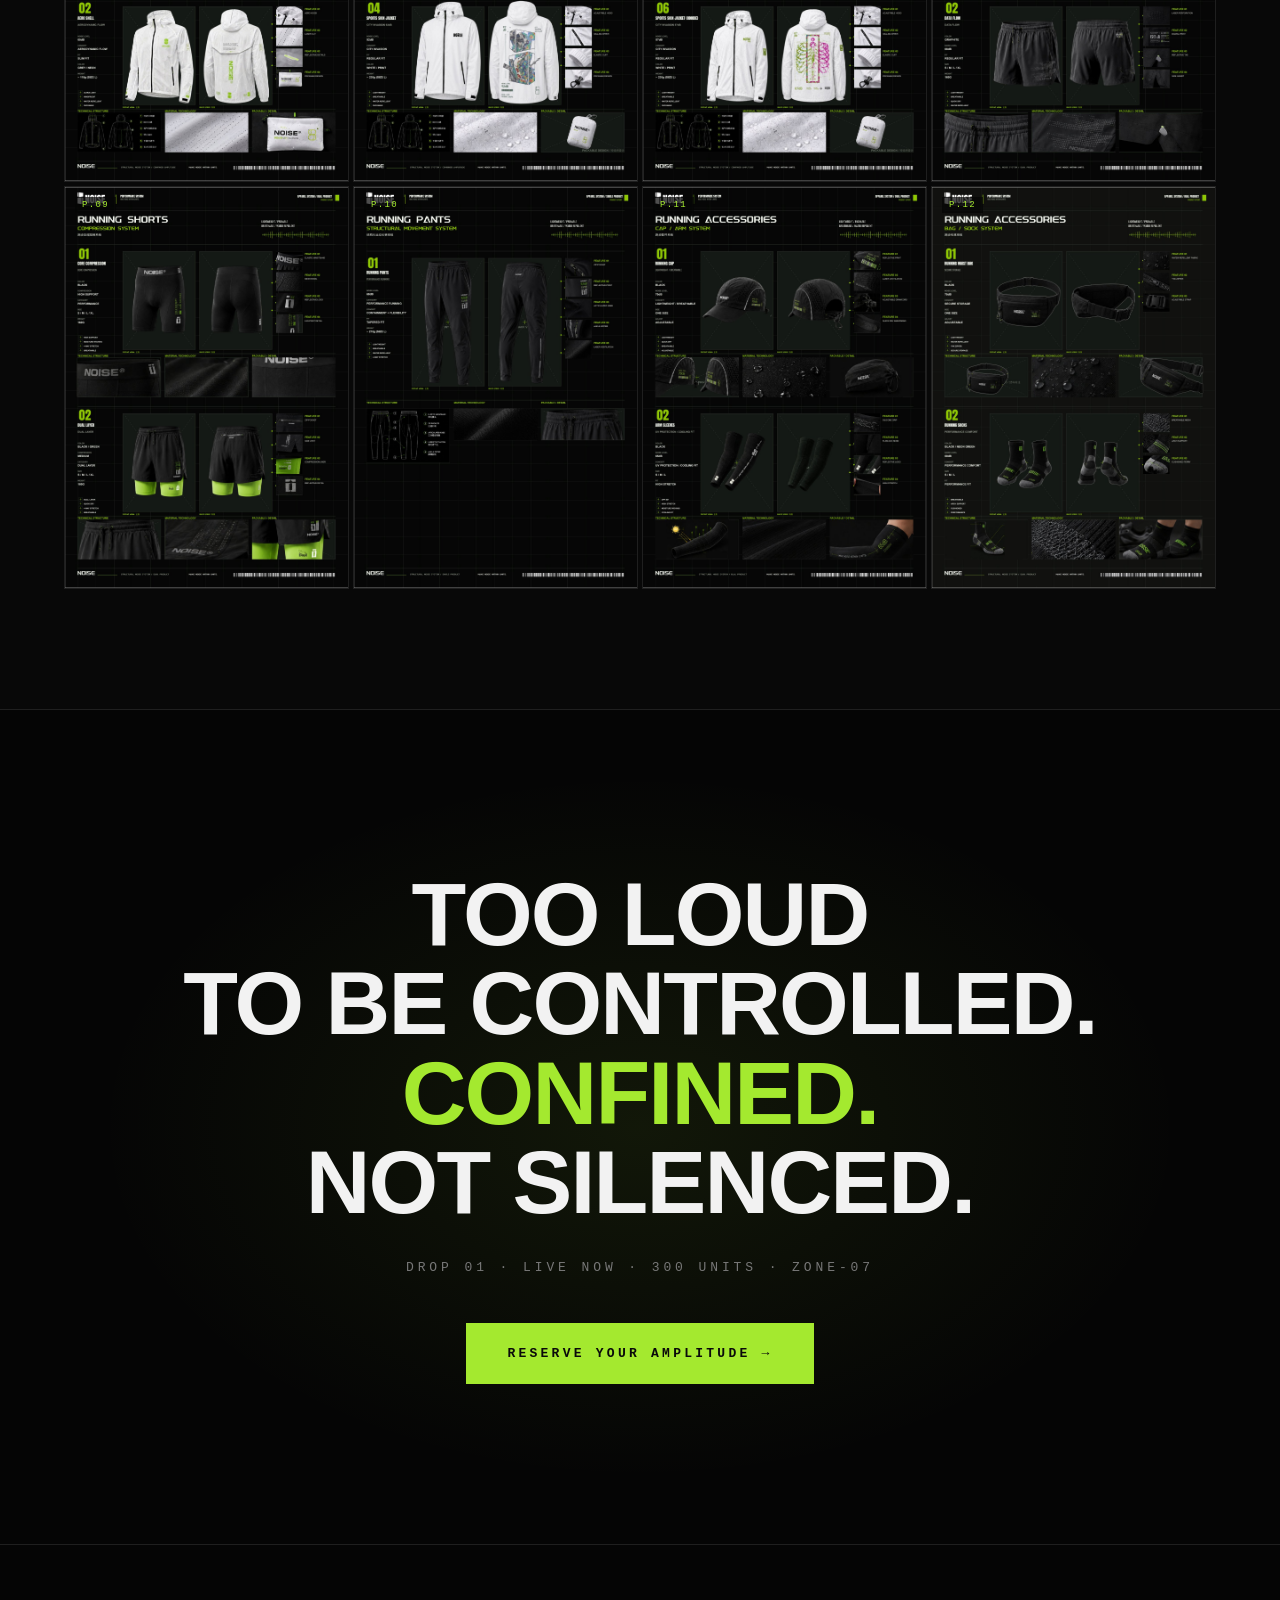
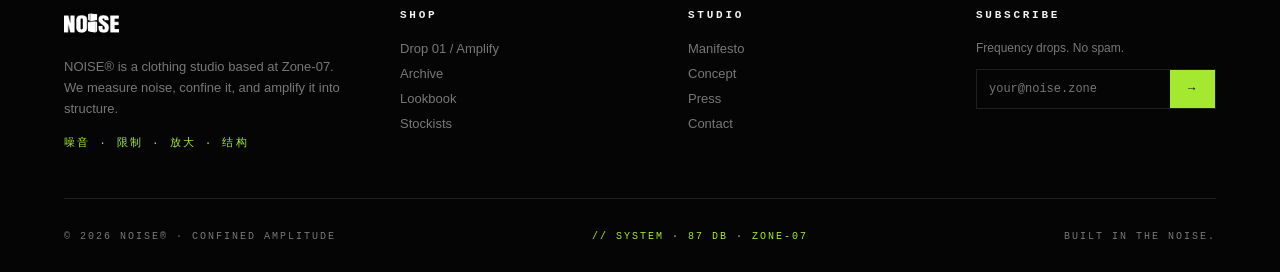
==== commit f7e0cd34: "Add files via upload" ====
--- a/index.html
+++ b/index.html
@@ -701,6 +701,236 @@
     font-weight: 700;
   }
 
+  /* ========== PERFORMANCE SYSTEM ========== */
+  .system {
+    background: #080808;
+    padding: 120px 64px;
+    border-bottom: 1px solid var(--line);
+  }
+  .system-head {
+    display: flex;
+    justify-content: space-between;
+    align-items: end;
+    margin-bottom: 24px;
+  }
+  .system-head h2 {
+    font-size: 72px;
+    font-weight: 900;
+    line-height: 0.95;
+    letter-spacing: -0.02em;
+    text-transform: uppercase;
+  }
+  .system-head h2 .acid { color: var(--acid); }
+  .system-head .meta {
+    font-family: 'JetBrains Mono', 'Courier New', monospace;
+    font-size: 11px;
+    letter-spacing: 0.2em;
+    color: var(--mute);
+    text-align: right;
+    line-height: 1.8;
+  }
+  .system-tagline {
+    font-family: 'JetBrains Mono', 'Courier New', monospace;
+    font-size: 13px;
+    letter-spacing: 0.3em;
+    color: var(--acid);
+    text-transform: uppercase;
+    margin-bottom: 64px;
+    padding-bottom: 24px;
+    border-bottom: 1px solid var(--line);
+  }
+
+  /* category index */
+  .cat-grid {
+    display: grid;
+    grid-template-columns: repeat(4, 1fr);
+    gap: 1px;
+    background: var(--line);
+    border: 1px solid var(--line);
+    margin-bottom: 96px;
+  }
+  .cat {
+    background: #0c0c0c;
+    padding: 28px 24px 32px;
+  }
+  .cat-title {
+    display: flex;
+    align-items: baseline;
+    gap: 10px;
+    margin-bottom: 24px;
+    padding-bottom: 16px;
+    border-bottom: 1px solid var(--line);
+  }
+  .cat-title .en {
+    font-size: 18px;
+    font-weight: 800;
+    letter-spacing: 0.04em;
+    text-transform: uppercase;
+    color: var(--fg);
+  }
+  .cat-title .cn {
+    font-size: 12px;
+    color: var(--mute);
+    letter-spacing: 0.1em;
+  }
+  .cat-title .acid { color: var(--acid); }
+  .cat-item {
+    padding: 12px 0;
+    border-bottom: 1px dashed rgba(255,255,255,0.07);
+  }
+  .cat-item:last-child { border-bottom: none; }
+  .cat-item .name {
+    font-size: 13px;
+    font-weight: 600;
+    letter-spacing: 0.02em;
+    color: var(--fg);
+    margin-bottom: 4px;
+    display: flex;
+    justify-content: space-between;
+    align-items: center;
+    gap: 8px;
+  }
+  .cat-item .db {
+    font-family: 'JetBrains Mono', 'Courier New', monospace;
+    font-size: 11px;
+    font-weight: 700;
+    color: var(--acid);
+    white-space: nowrap;
+  }
+  .cat-item .spec {
+    font-family: 'JetBrains Mono', 'Courier New', monospace;
+    font-size: 10px;
+    letter-spacing: 0.08em;
+    color: var(--mute);
+  }
+
+  /* catalog gallery */
+  .catalog-head {
+    display: flex;
+    justify-content: space-between;
+    align-items: baseline;
+    margin-bottom: 32px;
+  }
+  .catalog-head .label {
+    font-family: 'JetBrains Mono', 'Courier New', monospace;
+    font-size: 11px;
+    letter-spacing: 0.25em;
+    color: var(--acid);
+    text-transform: uppercase;
+  }
+  .catalog-head .hint {
+    font-family: 'JetBrains Mono', 'Courier New', monospace;
+    font-size: 10px;
+    letter-spacing: 0.2em;
+    color: var(--mute);
+    text-transform: uppercase;
+  }
+  .catalog-grid {
+    display: grid;
+    grid-template-columns: repeat(4, 1fr);
+    gap: 4px;
+  }
+  .cat-page {
+    position: relative;
+    overflow: hidden;
+    background: #000;
+    border: 1px solid var(--line);
+    cursor: zoom-in;
+    aspect-ratio: 1273 / 1800;
+  }
+  .cat-page img {
+    width: 100%;
+    height: 100%;
+    object-fit: cover;
+    object-position: top center;
+    transition: transform 0.5s ease, opacity 0.3s;
+  }
+  .cat-page:hover img { transform: scale(1.03); }
+  .cat-page .pg-tag {
+    position: absolute;
+    top: 10px; left: 10px;
+    font-family: 'JetBrains Mono', 'Courier New', monospace;
+    font-size: 9px;
+    letter-spacing: 0.15em;
+    color: var(--acid);
+    background: rgba(5,5,5,0.7);
+    padding: 3px 7px;
+    z-index: 2;
+  }
+  .cat-page .pg-cap {
+    position: absolute;
+    bottom: 0; left: 0; right: 0;
+    padding: 24px 10px 10px;
+    font-family: 'JetBrains Mono', 'Courier New', monospace;
+    font-size: 10px;
+    letter-spacing: 0.08em;
+    color: var(--fg);
+    text-transform: uppercase;
+    background: linear-gradient(transparent, rgba(5,5,5,0.92));
+    z-index: 2;
+    opacity: 0;
+    transition: opacity 0.3s;
+  }
+  .cat-page:hover .pg-cap { opacity: 1; }
+
+  /* lightbox */
+  .lb {
+    position: fixed;
+    inset: 0;
+    z-index: 1000;
+    background: rgba(5,5,5,0.94);
+    backdrop-filter: blur(6px);
+    display: none;
+    align-items: center;
+    justify-content: center;
+    padding: 40px;
+    cursor: zoom-out;
+  }
+  .lb.open { display: flex; }
+  .lb img {
+    max-width: 100%;
+    max-height: 100%;
+    object-fit: contain;
+    border: 1px solid var(--line);
+    box-shadow: 0 0 60px rgba(0,0,0,0.8);
+  }
+  .lb-close {
+    position: absolute;
+    top: 24px; right: 32px;
+    font-family: 'JetBrains Mono', 'Courier New', monospace;
+    font-size: 12px;
+    letter-spacing: 0.2em;
+    color: var(--acid);
+    border: 1px solid var(--acid);
+    padding: 8px 14px;
+    cursor: pointer;
+  }
+  .lb-nav {
+    position: absolute;
+    top: 50%;
+    transform: translateY(-50%);
+    font-size: 32px;
+    color: var(--fg);
+    cursor: pointer;
+    padding: 16px 20px;
+    user-select: none;
+    transition: color 0.2s;
+  }
+  .lb-nav:hover { color: var(--acid); }
+  .lb-prev { left: 16px; }
+  .lb-next { right: 16px; }
+  .lb-count {
+    position: absolute;
+    bottom: 24px;
+    left: 50%;
+    transform: translateX(-50%);
+    font-family: 'JetBrains Mono', 'Courier New', monospace;
+    font-size: 11px;
+    letter-spacing: 0.2em;
+    color: var(--mute);
+  }
+  .lb-count .c { color: var(--acid); }
+
   /* ========== CTA ========== */
   .cta {
     padding: 160px 64px;
@@ -810,13 +1040,21 @@
     .products-grid { grid-template-columns: 1fr; }
     .footer-top { grid-template-columns: 1fr 1fr; }
     .section-head { grid-template-columns: 1fr; gap: 16px; }
-    .section-title, .manifesto-text h2, .lookbook-head h2, .products-head h2, .film-head h2 { font-size: 40px; }
+    .section-title, .manifesto-text h2, .lookbook-head h2, .products-head h2, .film-head h2, .system-head h2 { font-size: 40px; }
     .film-head { flex-direction: column; align-items: flex-start; gap: 16px; }
     .film-head .meta { text-align: left; }
+    .cat-grid { grid-template-columns: repeat(2, 1fr); }
+    .catalog-grid { grid-template-columns: repeat(3, 1fr); }
+    .system-head { flex-direction: column; align-items: flex-start; gap: 16px; }
+    .system-head .meta { text-align: left; }
   }
   @media (max-width: 640px) {
     .film { padding: 80px 20px; }
     .film-play-btn { width: 64px; height: 64px; }
+    .system { padding: 80px 20px; }
+    .cat-grid { grid-template-columns: 1fr; }
+    .catalog-grid { grid-template-columns: repeat(2, 1fr); }
+    .lb-nav { padding: 10px 12px; font-size: 24px; }
     .nav { padding: 14px 20px; }
     .nav-links { display: none; }
     .hero { padding: 100px 20px 48px; }
@@ -842,6 +1080,7 @@
     <a href="#film">Film</a>
     <a href="#lookbook">Lookbook</a>
     <a href="#drop">Drop 01</a>
+    <a href="#system">System</a>
     <a href="#contact">Contact</a>
   </div>
   <a href="#drop" class="nav-cta">Shop / 购买</a>
@@ -1123,6 +1362,186 @@
   </div>
 </section>
 
+<!-- ==================== PERFORMANCE SYSTEM ==================== -->
+<section class="system" id="system">
+  <div class="system-head">
+    <h2>
+      PERFORMANCE<br>
+      <span class="acid">SYSTEM.</span>
+    </h2>
+    <div class="meta">
+      / 05 — APPAREL SYSTEM<br>
+      17 PRODUCTS · 4 CATEGORIES<br>
+      60 — 92 dB · ZONE-07
+    </div>
+  </div>
+  <div class="system-tagline">// MAKE NOISE WITHIN LIMITS — make your noise different.</div>
+
+  <!-- category index -->
+  <div class="cat-grid">
+    <div class="cat">
+      <div class="cat-title"><span class="en">Tops</span><span class="cn">/ 上装</span></div>
+      <div class="cat-item">
+        <div class="name">City Invasion Tank <span class="db">92dB</span></div>
+        <div class="spec">WHITE WASHED · REGULAR · ~180g</div>
+      </div>
+      <div class="cat-item">
+        <div class="name">City Invasion Tank <span class="db">87dB</span></div>
+        <div class="spec">WHITE WASHED · REGULAR · ~160g</div>
+      </div>
+      <div class="cat-item">
+        <div class="name">City Invasion Tee <span class="db">92dB</span></div>
+        <div class="spec">BLACK WASHED · OVERSIZED · ~240g</div>
+      </div>
+      <div class="cat-item">
+        <div class="name">City Invasion Tee <span class="db">87dB</span></div>
+        <div class="spec">BLACK WASHED · OVERSIZED · ~240g</div>
+      </div>
+    </div>
+
+    <div class="cat">
+      <div class="cat-title"><span class="en">Outerwear</span><span class="cn">/ 外套</span></div>
+      <div class="cat-item">
+        <div class="name">Confinement Shell <span class="db">72dB</span></div>
+        <div class="spec">BLACK / NEON · REGULAR · ~128g</div>
+      </div>
+      <div class="cat-item">
+        <div class="name">Aero Shell <span class="db">65dB</span></div>
+        <div class="spec">GREY / NEON · SLIM · ~118g</div>
+      </div>
+      <div class="cat-item">
+        <div class="name">Sports Skin Jacket <span class="db">92dB</span></div>
+        <div class="spec">WHITE / PRINT · REGULAR · ~220g</div>
+      </div>
+      <div class="cat-item">
+        <div class="name">Sports Skin Hoodie <span class="db">87dB</span></div>
+        <div class="spec">WHITE / PRINT · REGULAR · ~230g</div>
+      </div>
+    </div>
+
+    <div class="cat">
+      <div class="cat-title"><span class="en">Bottoms</span><span class="cn">/ 下装</span></div>
+      <div class="cat-item">
+        <div class="name">Shorts · Split Structure <span class="db">72dB</span></div>
+        <div class="spec">BLACK · REGULAR · 160g</div>
+      </div>
+      <div class="cat-item">
+        <div class="name">Shorts · Data Flow <span class="db">68dB</span></div>
+        <div class="spec">GRAPHITE · REGULAR · 160g</div>
+      </div>
+      <div class="cat-item">
+        <div class="name">Compression · Core <span class="db">HIGH</span></div>
+        <div class="spec">BLACK · HIGH SUPPORT · 160g</div>
+      </div>
+      <div class="cat-item">
+        <div class="name">Compression · Dual Layer <span class="db">MED</span></div>
+        <div class="spec">BLACK / GREEN · 180g</div>
+      </div>
+      <div class="cat-item">
+        <div class="name">Running Pants <span class="db">68dB</span></div>
+        <div class="spec">STRUCTURAL · TAPERED · ~210g</div>
+      </div>
+    </div>
+
+    <div class="cat">
+      <div class="cat-title"><span class="en">Accessories</span><span class="cn">/ 配件</span></div>
+      <div class="cat-item">
+        <div class="name">Running Cap <span class="db">70dB</span></div>
+        <div class="spec">BLACK · ONE SIZE · ADJUSTABLE</div>
+      </div>
+      <div class="cat-item">
+        <div class="name">Arm Sleeves <span class="db">65dB</span></div>
+        <div class="spec">BLACK · UPF 50+ · S/M/L</div>
+      </div>
+      <div class="cat-item">
+        <div class="name">Running Waist Bag <span class="db">75dB</span></div>
+        <div class="spec">BLACK · YKK · ONE SIZE</div>
+      </div>
+      <div class="cat-item">
+        <div class="name">Running Socks <span class="db">60dB</span></div>
+        <div class="spec">BLACK / NEON · PERF FIT · S/M/L</div>
+      </div>
+    </div>
+  </div>
+
+  <!-- catalog gallery (rendered manual pages) -->
+  <div class="catalog-head">
+    <span class="label">/ DIGITAL CATALOG — 2026 PERFORMANCE EXPORT</span>
+    <span class="hint">CLICK ANY PAGE TO ENLARGE ↗</span>
+  </div>
+  <div class="catalog-grid" id="catalogGrid">
+    <div class="cat-page" data-full="assets/catalog/page-01.jpg">
+      <span class="pg-tag">P.01</span>
+      <img src="assets/catalog/page-01.jpg" alt="City Invasion Tank 92dB" loading="lazy">
+      <div class="pg-cap">City Invasion Tank · 92dB</div>
+    </div>
+    <div class="cat-page" data-full="assets/catalog/page-02.jpg">
+      <span class="pg-tag">P.02</span>
+      <img src="assets/catalog/page-02.jpg" alt="City Invasion Tank 87dB" loading="lazy">
+      <div class="pg-cap">City Invasion Tank · 87dB</div>
+    </div>
+    <div class="cat-page" data-full="assets/catalog/page-03.jpg">
+      <span class="pg-tag">P.03</span>
+      <img src="assets/catalog/page-03.jpg" alt="City Invasion T-Shirt 92dB" loading="lazy">
+      <div class="pg-cap">City Invasion Tee · 92dB</div>
+    </div>
+    <div class="cat-page" data-full="assets/catalog/page-04.jpg">
+      <span class="pg-tag">P.04</span>
+      <img src="assets/catalog/page-04.jpg" alt="City Invasion T-Shirt 87dB" loading="lazy">
+      <div class="pg-cap">City Invasion Tee · 87dB</div>
+    </div>
+    <div class="cat-page" data-full="assets/catalog/page-05.jpg">
+      <span class="pg-tag">P.05</span>
+      <img src="assets/catalog/page-05.jpg" alt="Running Shell Jacket" loading="lazy">
+      <div class="pg-cap">Shell Jacket · 72 / 65dB</div>
+    </div>
+    <div class="cat-page" data-full="assets/catalog/page-06.jpg">
+      <span class="pg-tag">P.06</span>
+      <img src="assets/catalog/page-06.jpg" alt="Sports Skin Jacket 92dB" loading="lazy">
+      <div class="pg-cap">Sports Skin Jacket · 92dB</div>
+    </div>
+    <div class="cat-page" data-full="assets/catalog/page-07.jpg">
+      <span class="pg-tag">P.07</span>
+      <img src="assets/catalog/page-07.jpg" alt="Sports Skin Hoodie 87dB" loading="lazy">
+      <div class="pg-cap">Sports Skin Hoodie · 87dB</div>
+    </div>
+    <div class="cat-page" data-full="assets/catalog/page-08.jpg">
+      <span class="pg-tag">P.08</span>
+      <img src="assets/catalog/page-08.jpg" alt="Running Shorts" loading="lazy">
+      <div class="pg-cap">Running Shorts · Split / Flow</div>
+    </div>
+    <div class="cat-page" data-full="assets/catalog/page-09.jpg">
+      <span class="pg-tag">P.09</span>
+      <img src="assets/catalog/page-09.jpg" alt="Compression Shorts" loading="lazy">
+      <div class="pg-cap">Compression · Core / Dual</div>
+    </div>
+    <div class="cat-page" data-full="assets/catalog/page-10.jpg">
+      <span class="pg-tag">P.10</span>
+      <img src="assets/catalog/page-10.jpg" alt="Running Pants 68dB" loading="lazy">
+      <div class="pg-cap">Running Pants · 68dB</div>
+    </div>
+    <div class="cat-page" data-full="assets/catalog/page-11.jpg">
+      <span class="pg-tag">P.11</span>
+      <img src="assets/catalog/page-11.jpg" alt="Accessories Cap Arm" loading="lazy">
+      <div class="pg-cap">Accessories · Cap / Arm</div>
+    </div>
+    <div class="cat-page" data-full="assets/catalog/page-12.jpg">
+      <span class="pg-tag">P.12</span>
+      <img src="assets/catalog/page-12.jpg" alt="Accessories Bag Sock" loading="lazy">
+      <div class="pg-cap">Accessories · Bag / Sock</div>
+    </div>
+  </div>
+</section>
+
+<!-- lightbox -->
+<div class="lb" id="lightbox">
+  <div class="lb-close" id="lbClose">CLOSE ✕</div>
+  <div class="lb-nav lb-prev" id="lbPrev">‹</div>
+  <img id="lbImg" src="" alt="catalog page">
+  <div class="lb-nav lb-next" id="lbNext">›</div>
+  <div class="lb-count"><span class="c" id="lbCur">01</span> / 12</div>
+</div>
+
 <!-- ==================== CTA ==================== -->
 <section class="cta">
   <h2>
@@ -1224,6 +1643,51 @@
       });
     });
   })();
+
+  // Catalog lightbox: click a manual page to view it full-size, with prev/next.
+  (function () {
+    var grid = document.getElementById('catalogGrid');
+    var lb = document.getElementById('lightbox');
+    if (!grid || !lb) return;
+
+    var pages = Array.prototype.map.call(
+      grid.querySelectorAll('.cat-page'),
+      function (el) { return el.getAttribute('data-full'); }
+    );
+    var img = document.getElementById('lbImg');
+    var cur = document.getElementById('lbCur');
+    var idx = 0;
+
+    function pad(n) { return (n < 10 ? '0' : '') + n; }
+    function show(i) {
+      idx = (i + pages.length) % pages.length;
+      img.src = pages[idx];
+      cur.textContent = pad(idx + 1);
+    }
+    function open(i) { show(i); lb.classList.add('open'); }
+    function close() { lb.classList.remove('open'); }
+
+    grid.querySelectorAll('.cat-page').forEach(function (el, i) {
+      el.addEventListener('click', function () { open(i); });
+    });
+    document.getElementById('lbClose').addEventListener('click', close);
+    document.getElementById('lbPrev').addEventListener('click', function (e) {
+      e.stopPropagation(); show(idx - 1);
+    });
+    document.getElementById('lbNext').addEventListener('click', function (e) {
+      e.stopPropagation(); show(idx + 1);
+    });
+    // Click on the dimmed backdrop (not the image) closes.
+    lb.addEventListener('click', function (e) {
+      if (e.target === lb) close();
+    });
+    document.addEventListener('keydown', function (e) {
+      if (!lb.classList.contains('open')) return;
+      if (e.key === 'Escape') close();
+      else if (e.key === 'ArrowLeft') show(idx - 1);
+      else if (e.key === 'ArrowRight') show(idx + 1);
+    });
+  })();
 </script>
 
 </body>
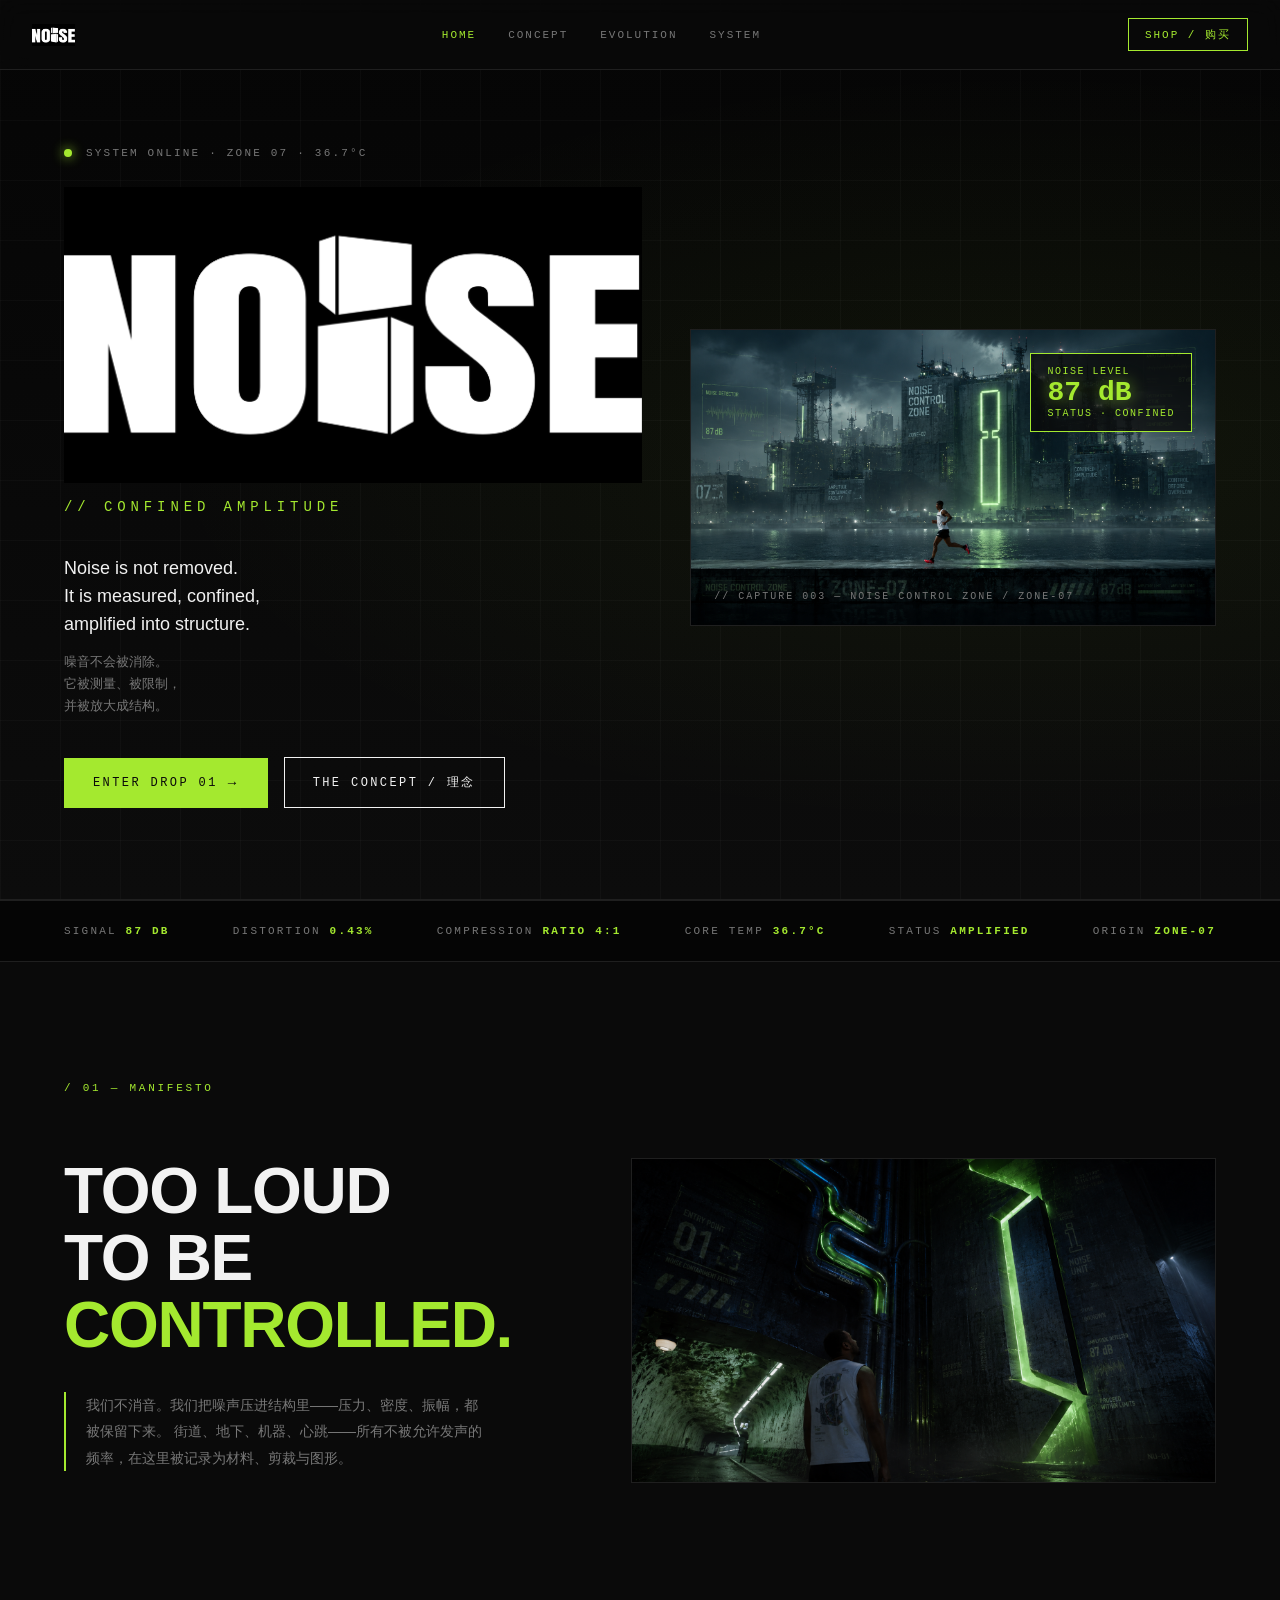
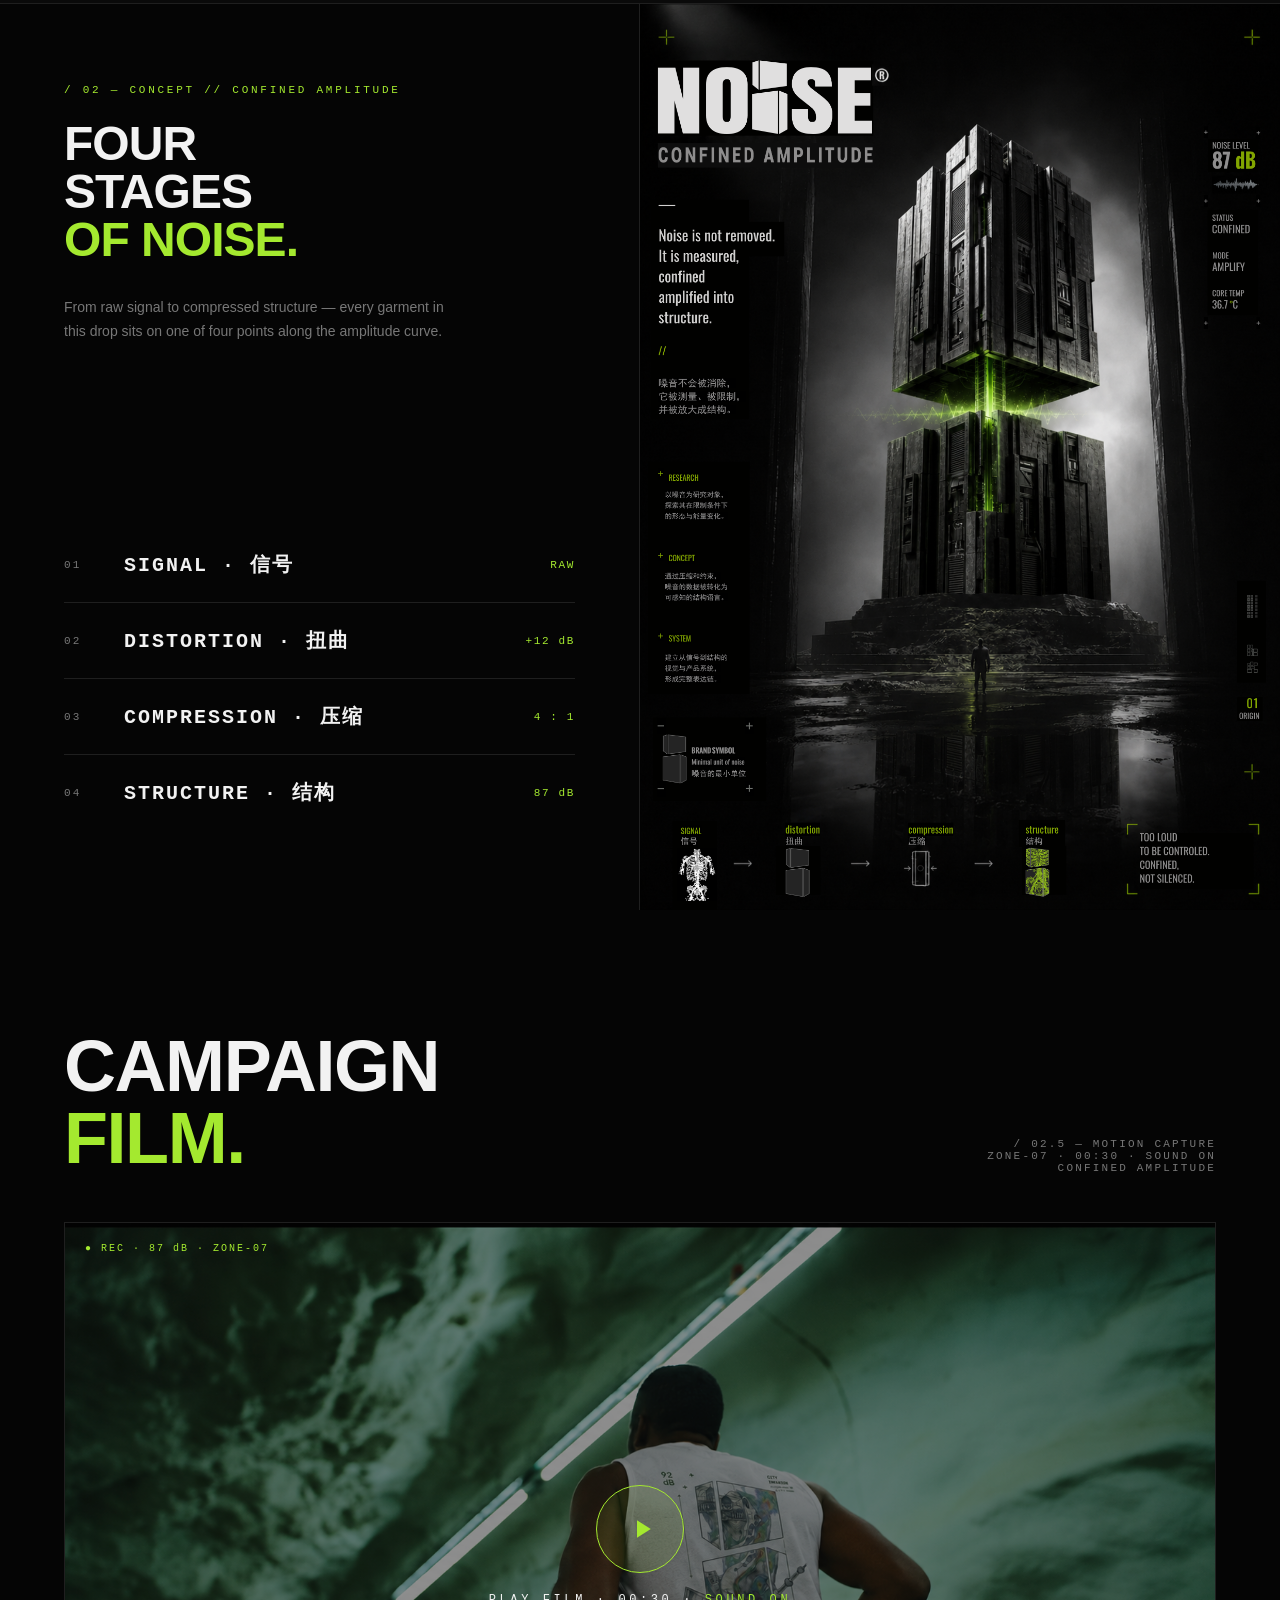
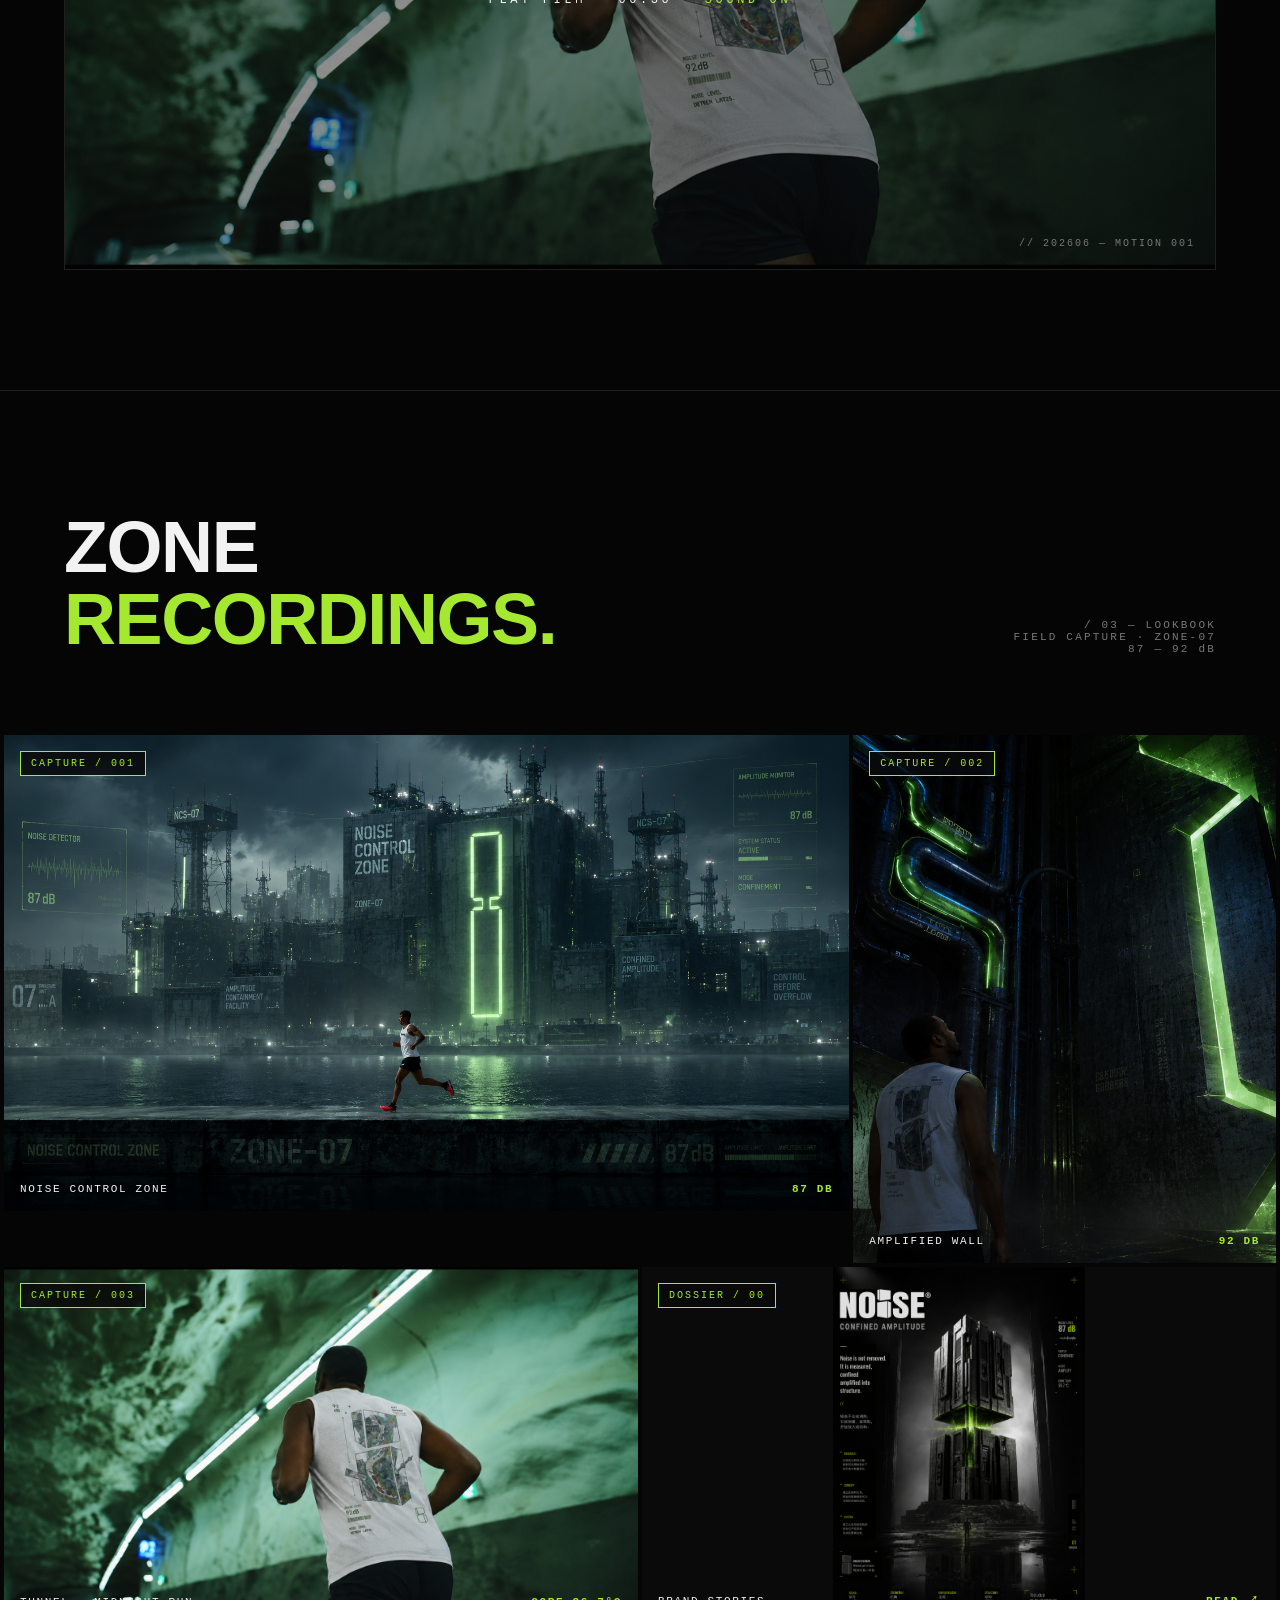
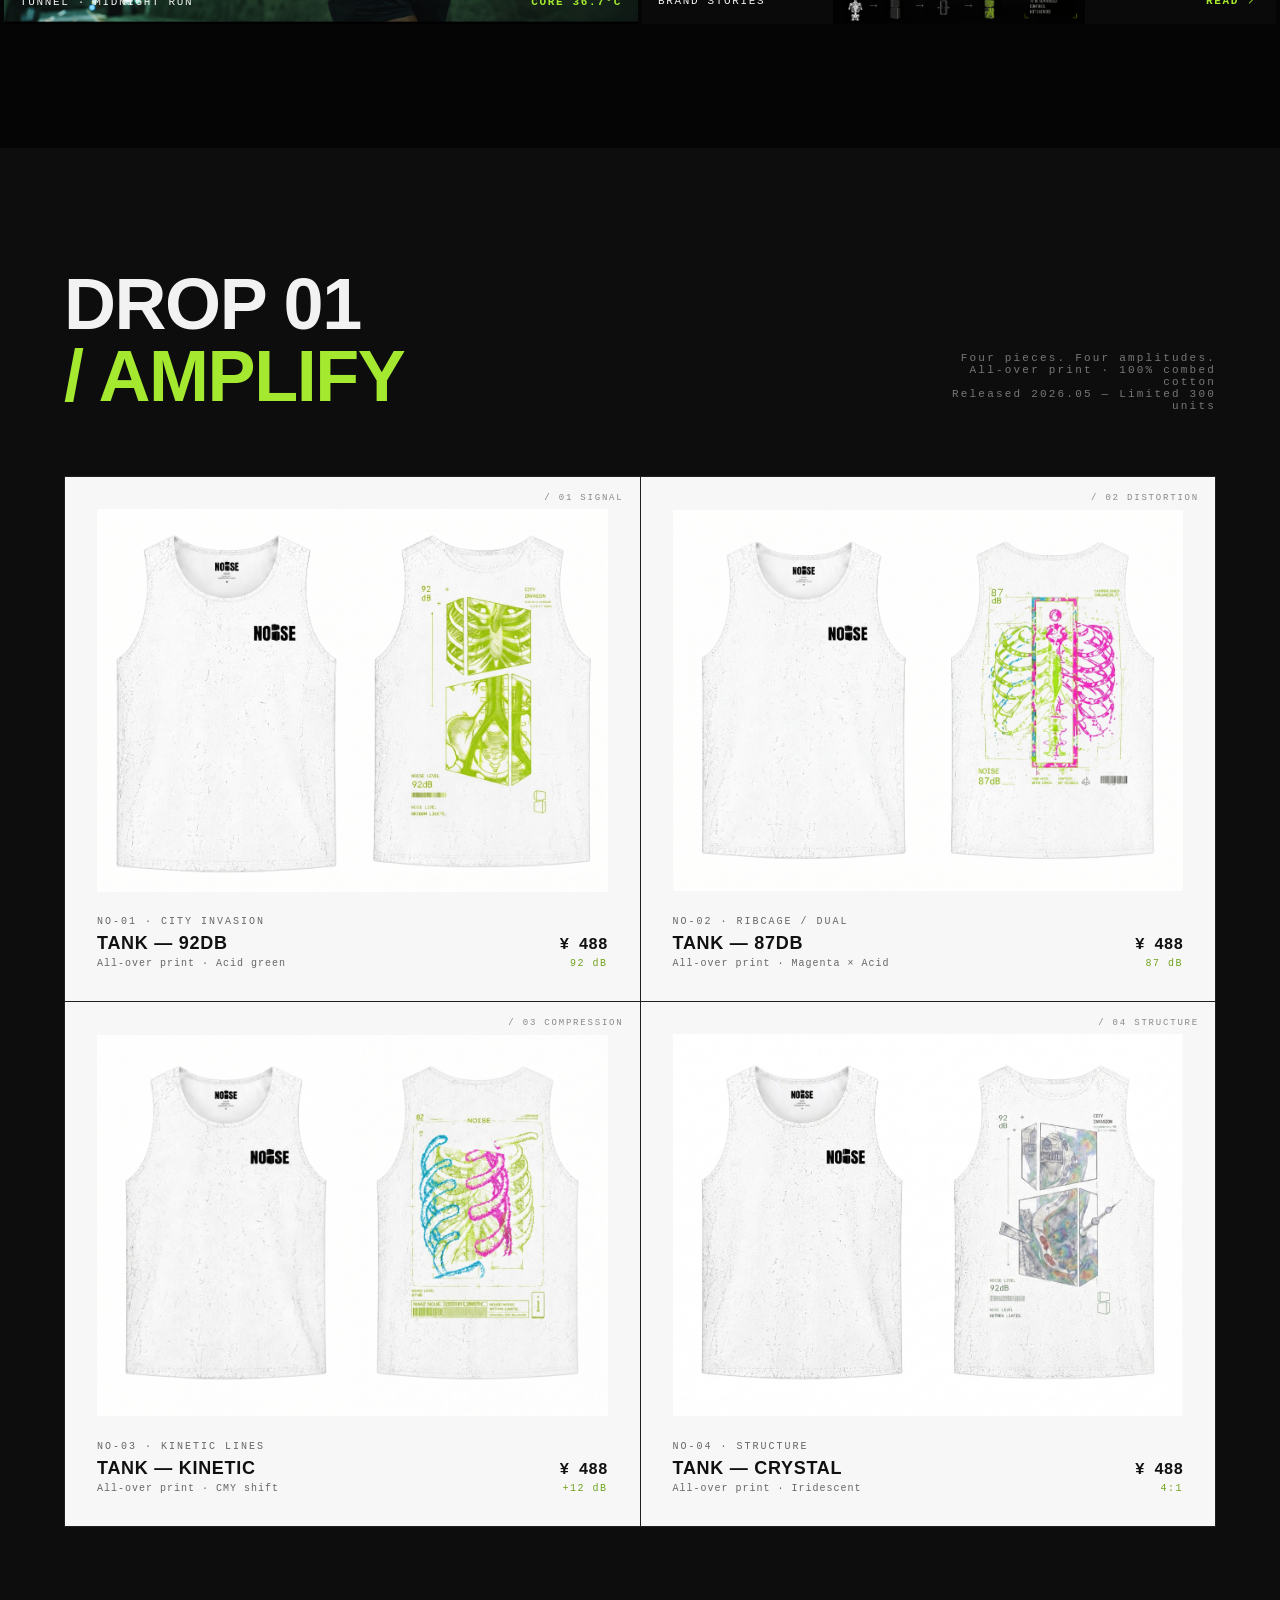
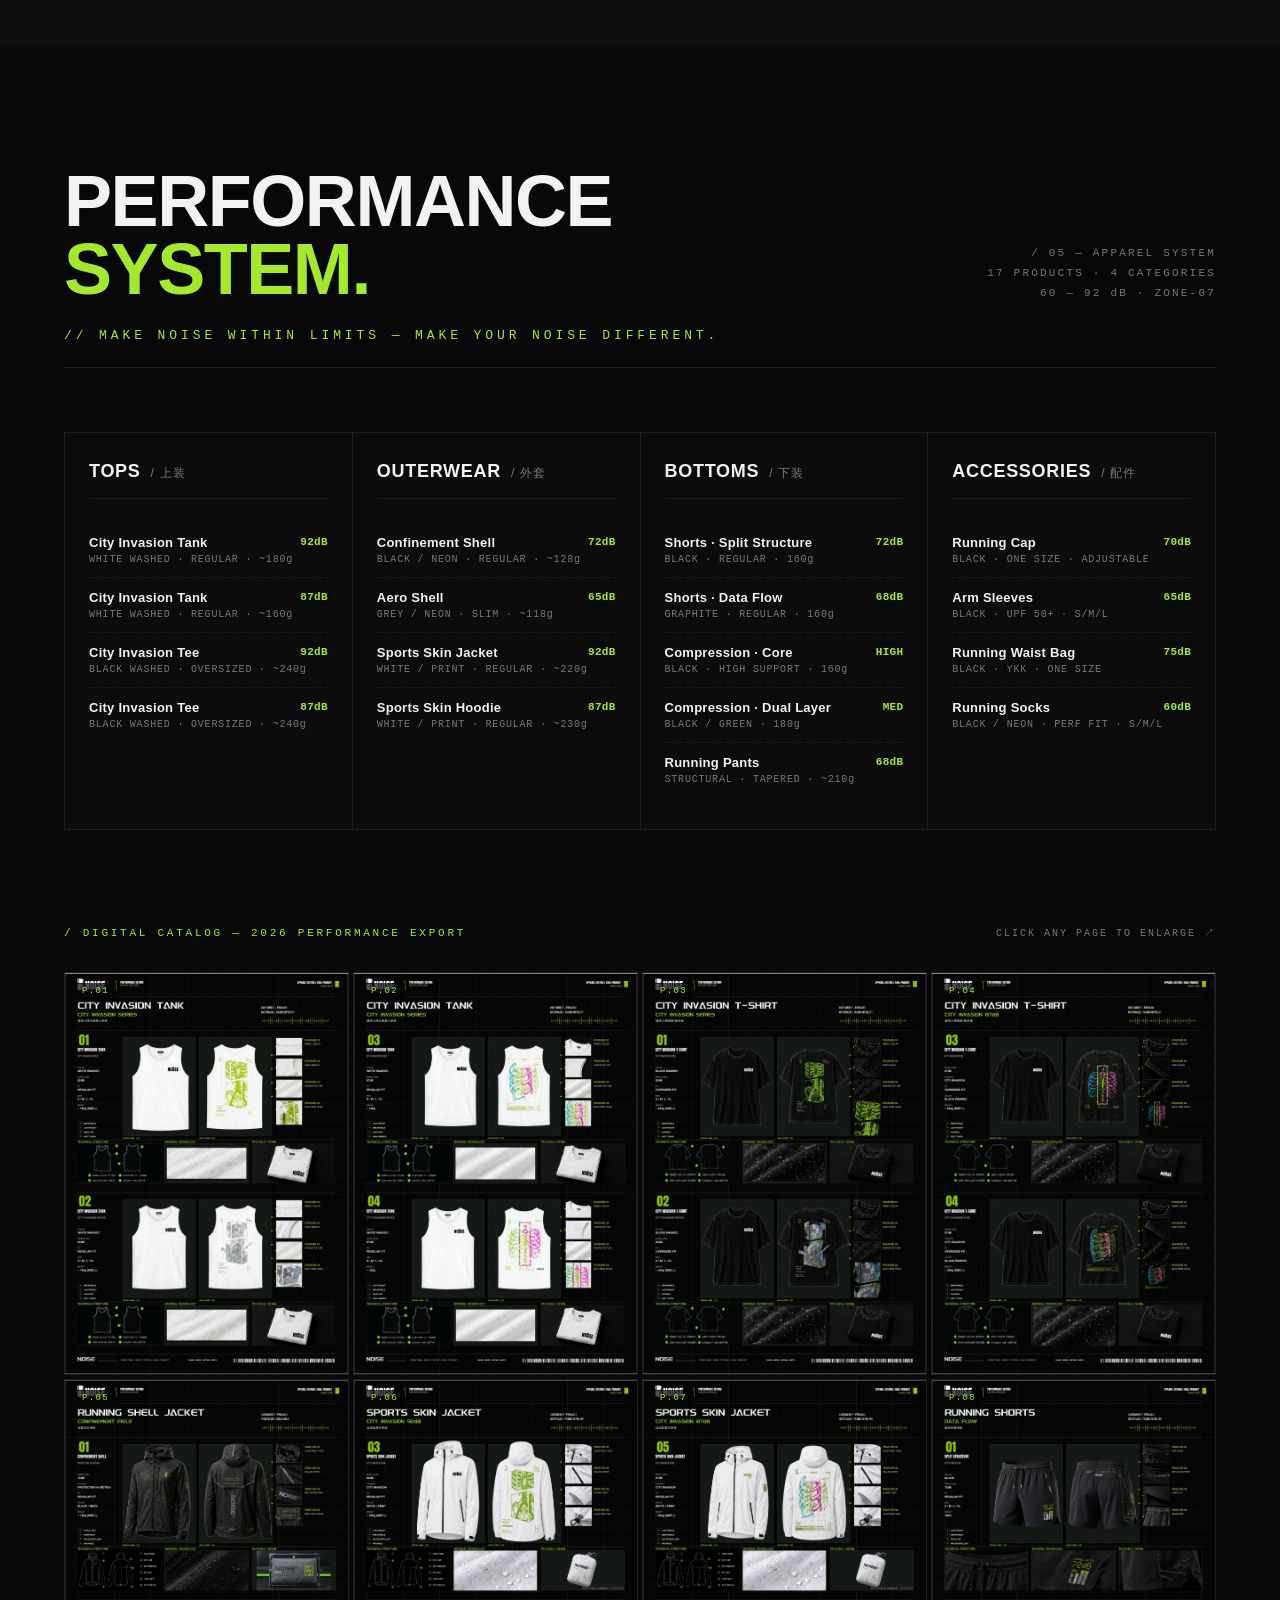
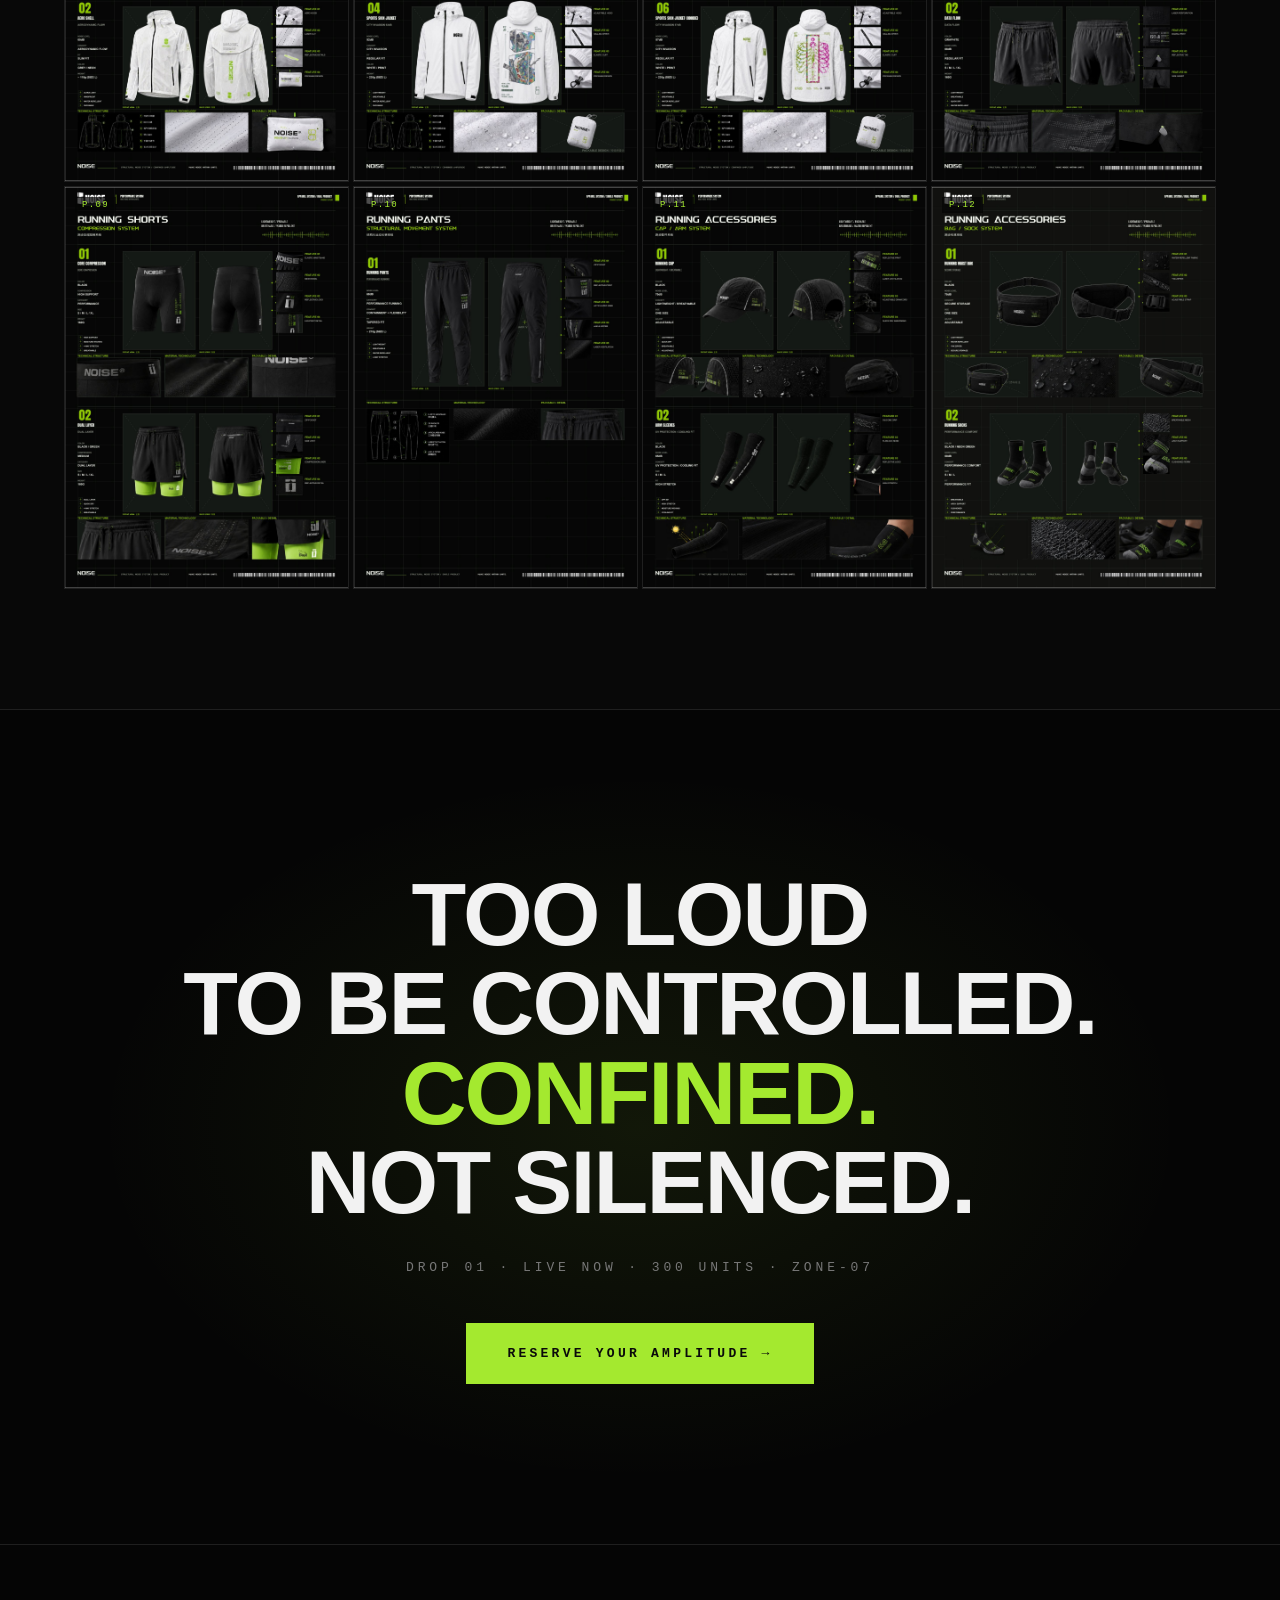
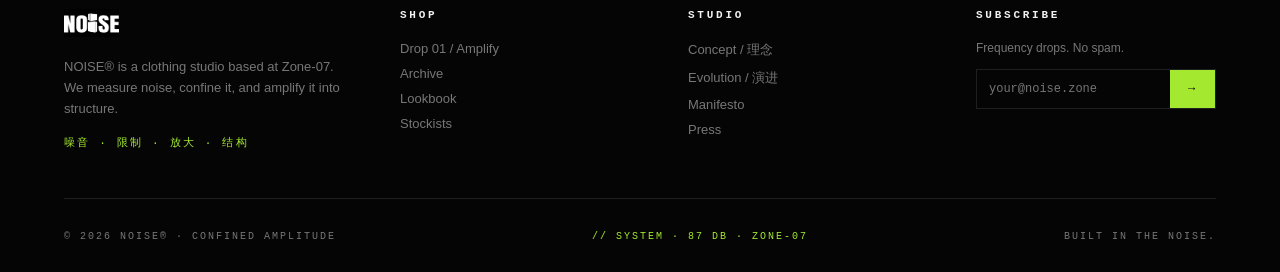
==== commit 74bf497f: "Add files via upload" ====
--- a/index.html
+++ b/index.html
@@ -60,7 +60,8 @@
   .nav-links a {
     transition: color 0.2s;
   }
-  .nav-links a:hover {
+  .nav-links a:hover,
+  .nav-links a.active {
     color: var(--acid);
   }
   .nav-cta {
@@ -1073,15 +1074,12 @@
 
 <!-- ==================== NAV ==================== -->
 <nav class="nav">
-  <img src="屏幕截图_13-5-2026_14737_.jpeg" alt="NOISE" class="logo">
+  <a href="index.html"><img src="屏幕截图_13-5-2026_14737_.jpeg" alt="NOISE" class="logo"></a>
   <div class="nav-links">
-    <a href="#manifesto">Manifesto</a>
-    <a href="#concept">Concept</a>
-    <a href="#film">Film</a>
-    <a href="#lookbook">Lookbook</a>
-    <a href="#drop">Drop 01</a>
+    <a href="index.html" class="active">Home</a>
+    <a href="concept.html">Concept</a>
+    <a href="evolution.html">Evolution</a>
     <a href="#system">System</a>
-    <a href="#contact">Contact</a>
   </div>
   <a href="#drop" class="nav-cta">Shop / 购买</a>
 </nav>
@@ -1110,7 +1108,7 @@
       </p>
       <div class="hero-cta-row">
         <a href="#drop" class="btn primary">Enter Drop 01 <span class="arrow">→</span></a>
-        <a href="#manifesto" class="btn">Read Manifesto</a>
+        <a href="concept.html" class="btn">The Concept / 理念</a>
       </div>
     </div>
     <div class="hero-visual">
@@ -1578,10 +1576,10 @@
     <div class="footer-col">
       <h4>Studio</h4>
       <ul>
+        <li><a href="concept.html">Concept / 理念</a></li>
+        <li><a href="evolution.html">Evolution / 演进</a></li>
         <li><a href="#manifesto">Manifesto</a></li>
-        <li><a href="#concept">Concept</a></li>
         <li><a href="#">Press</a></li>
-        <li><a href="#">Contact</a></li>
       </ul>
     </div>
     <div class="footer-col">
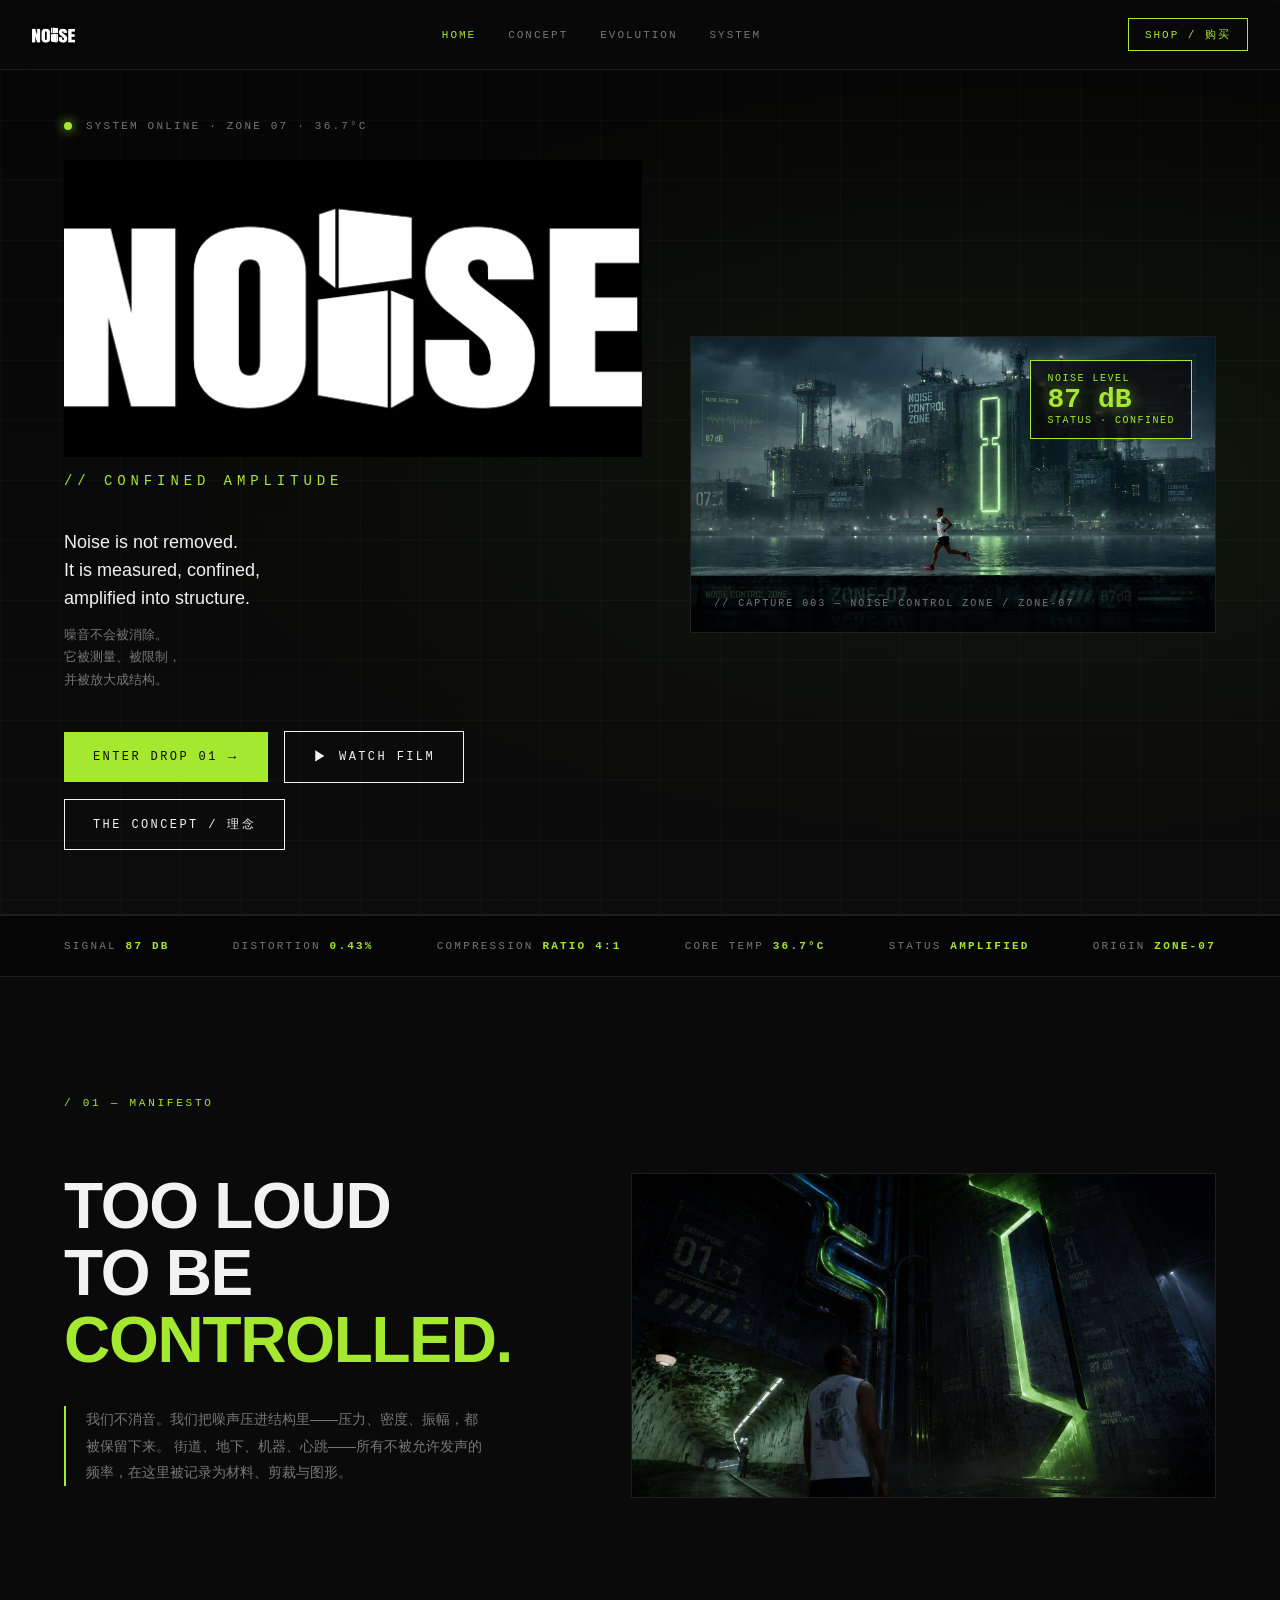
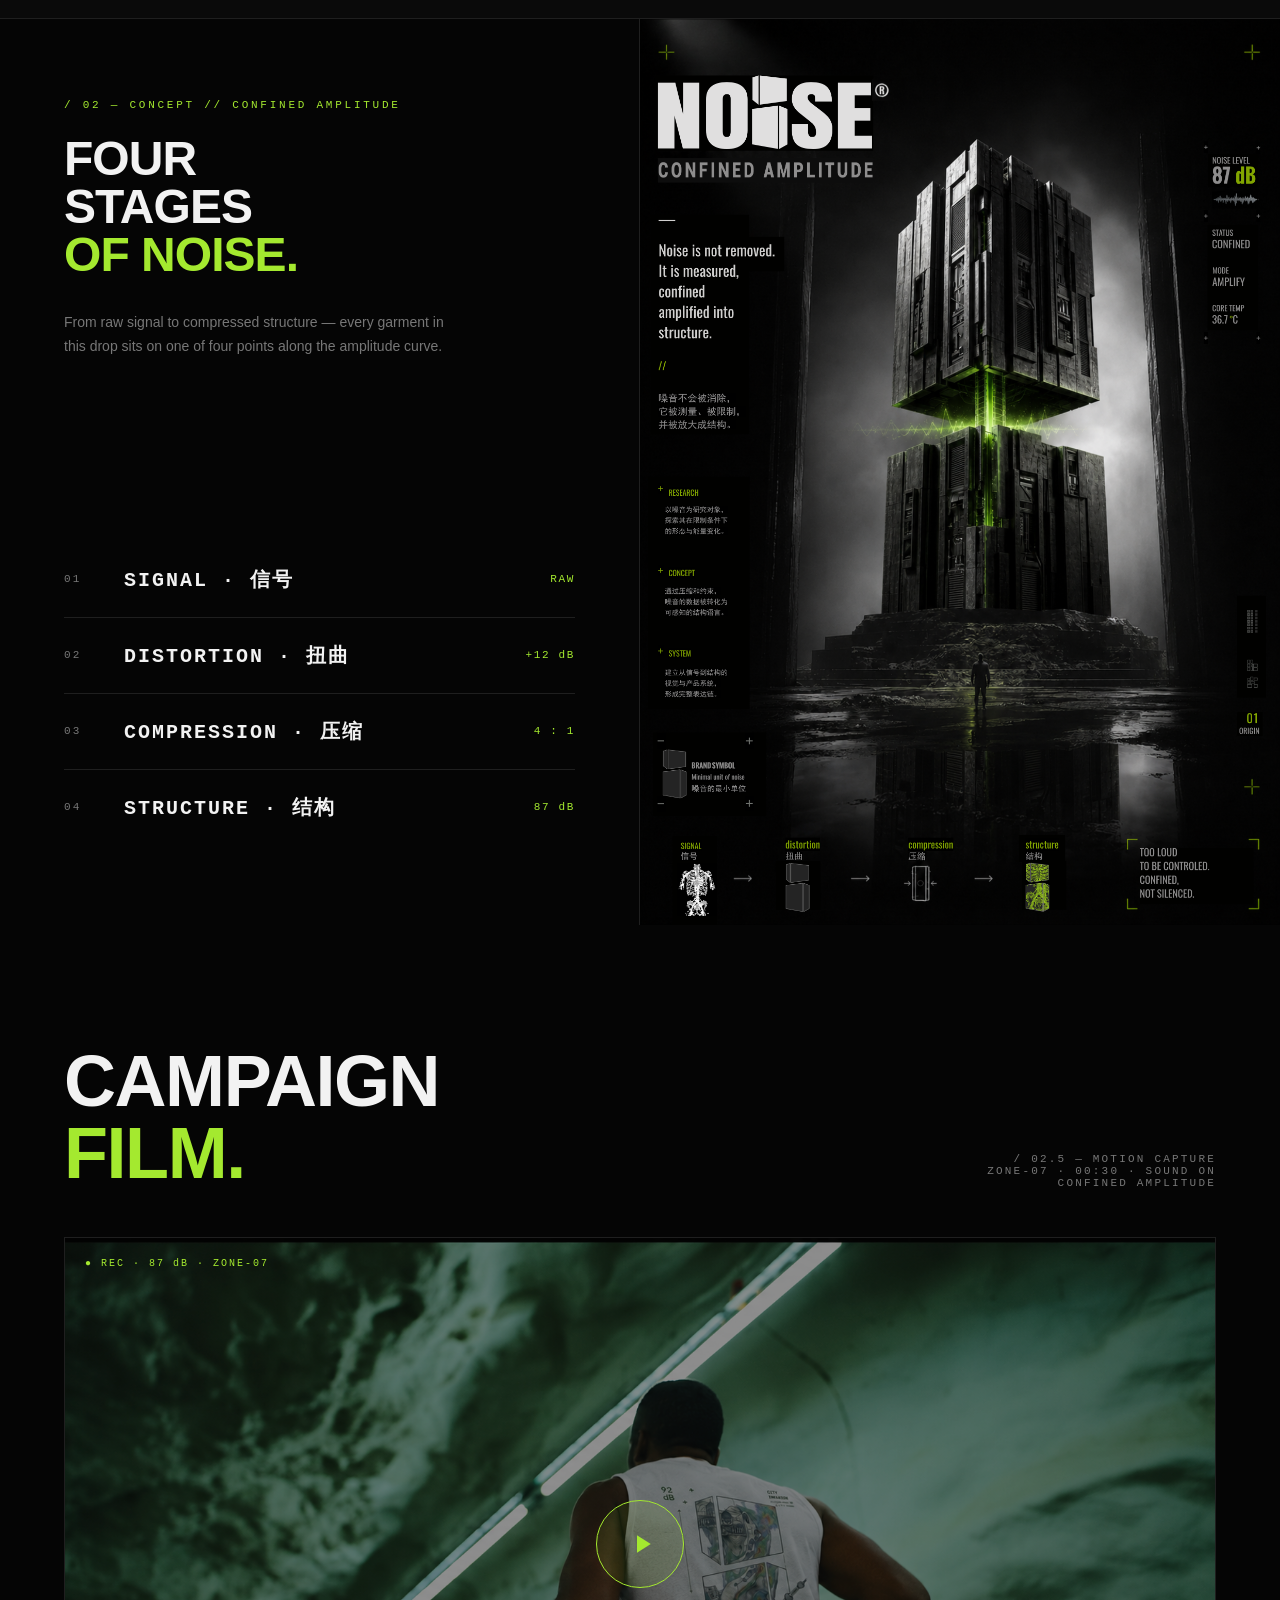
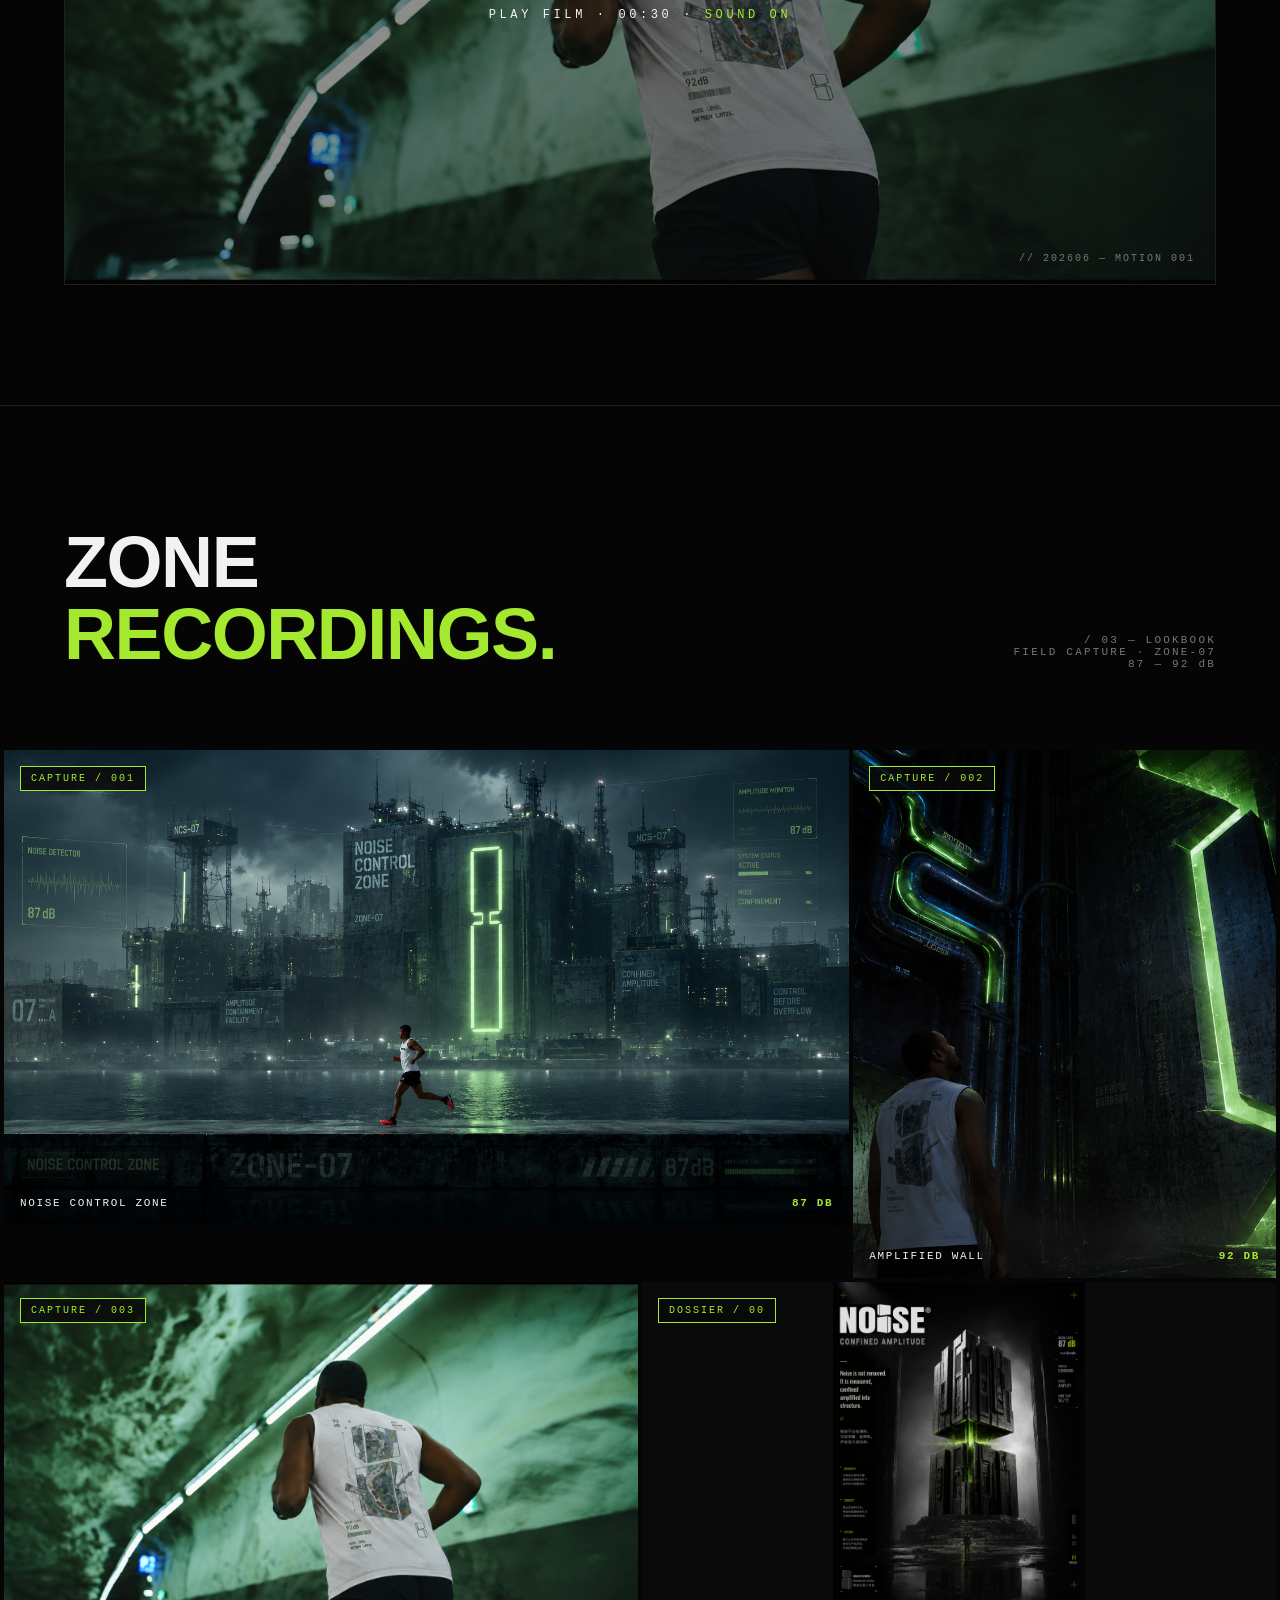
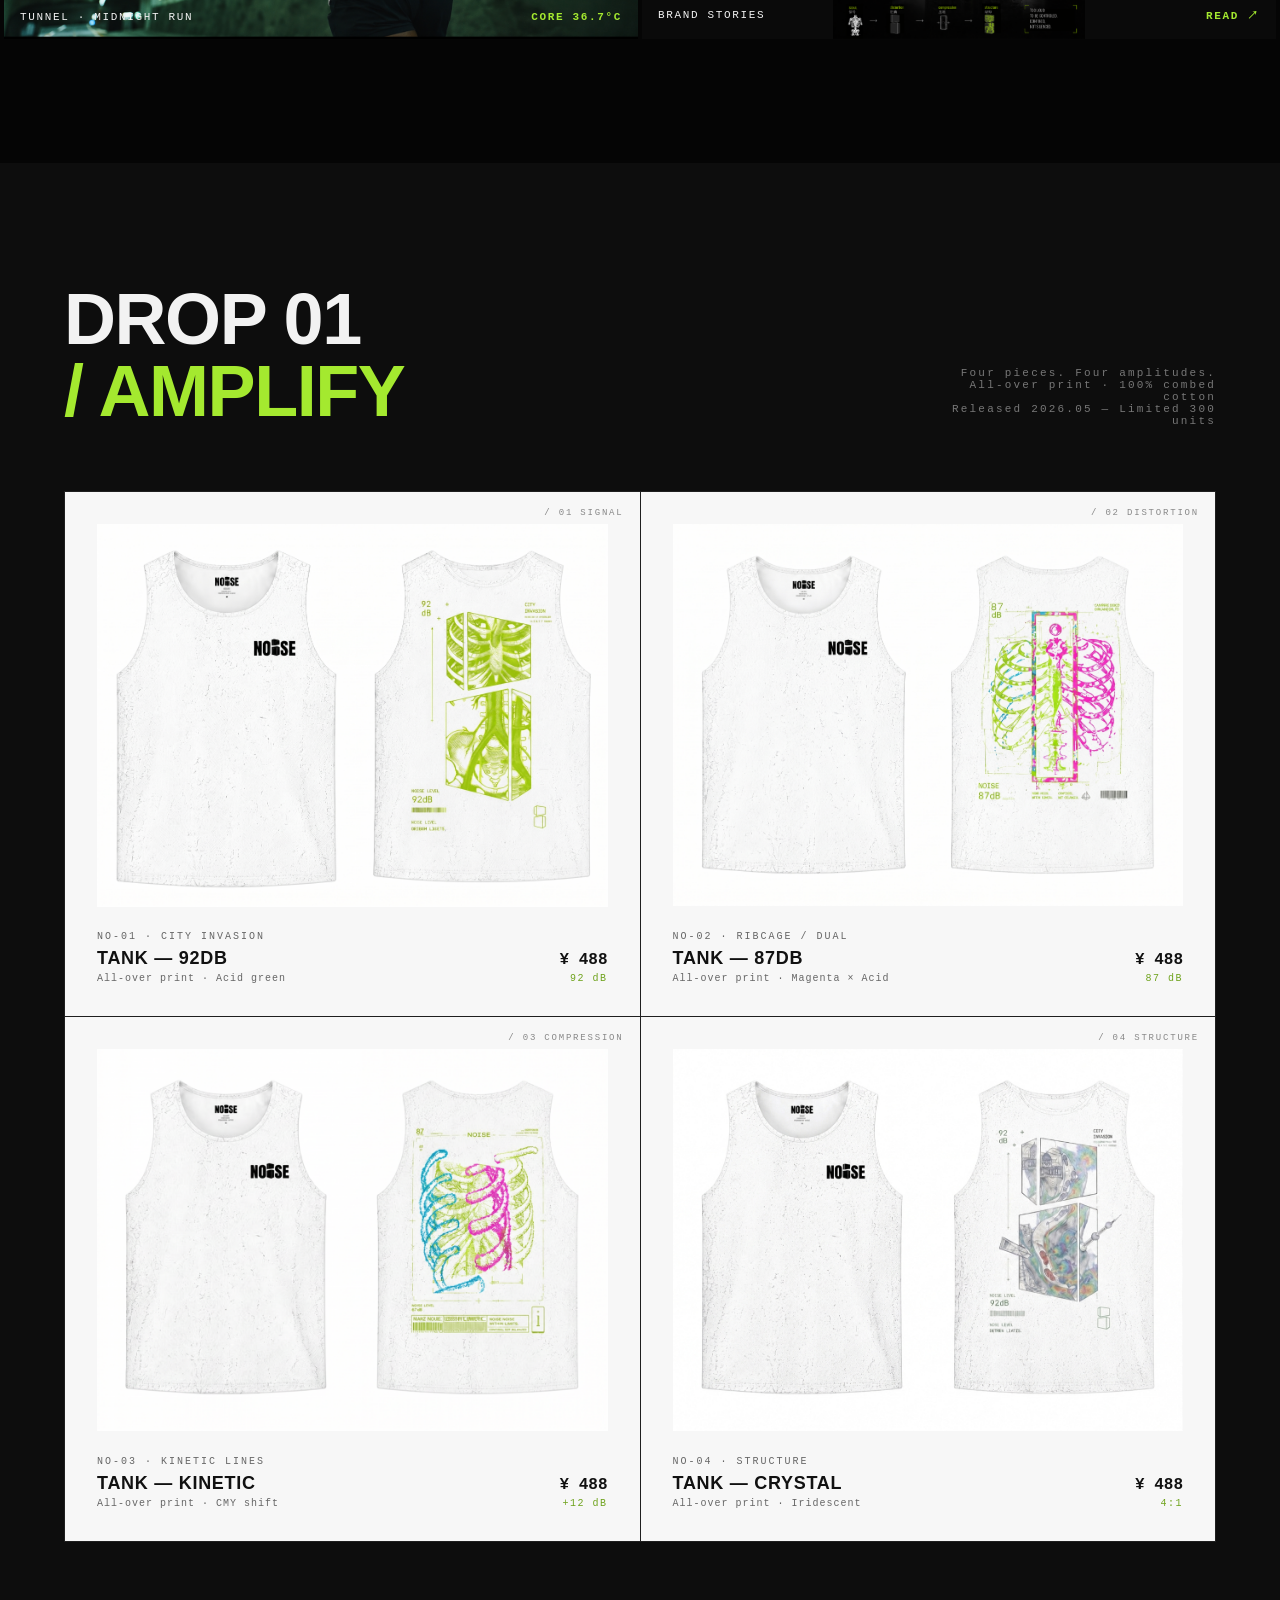
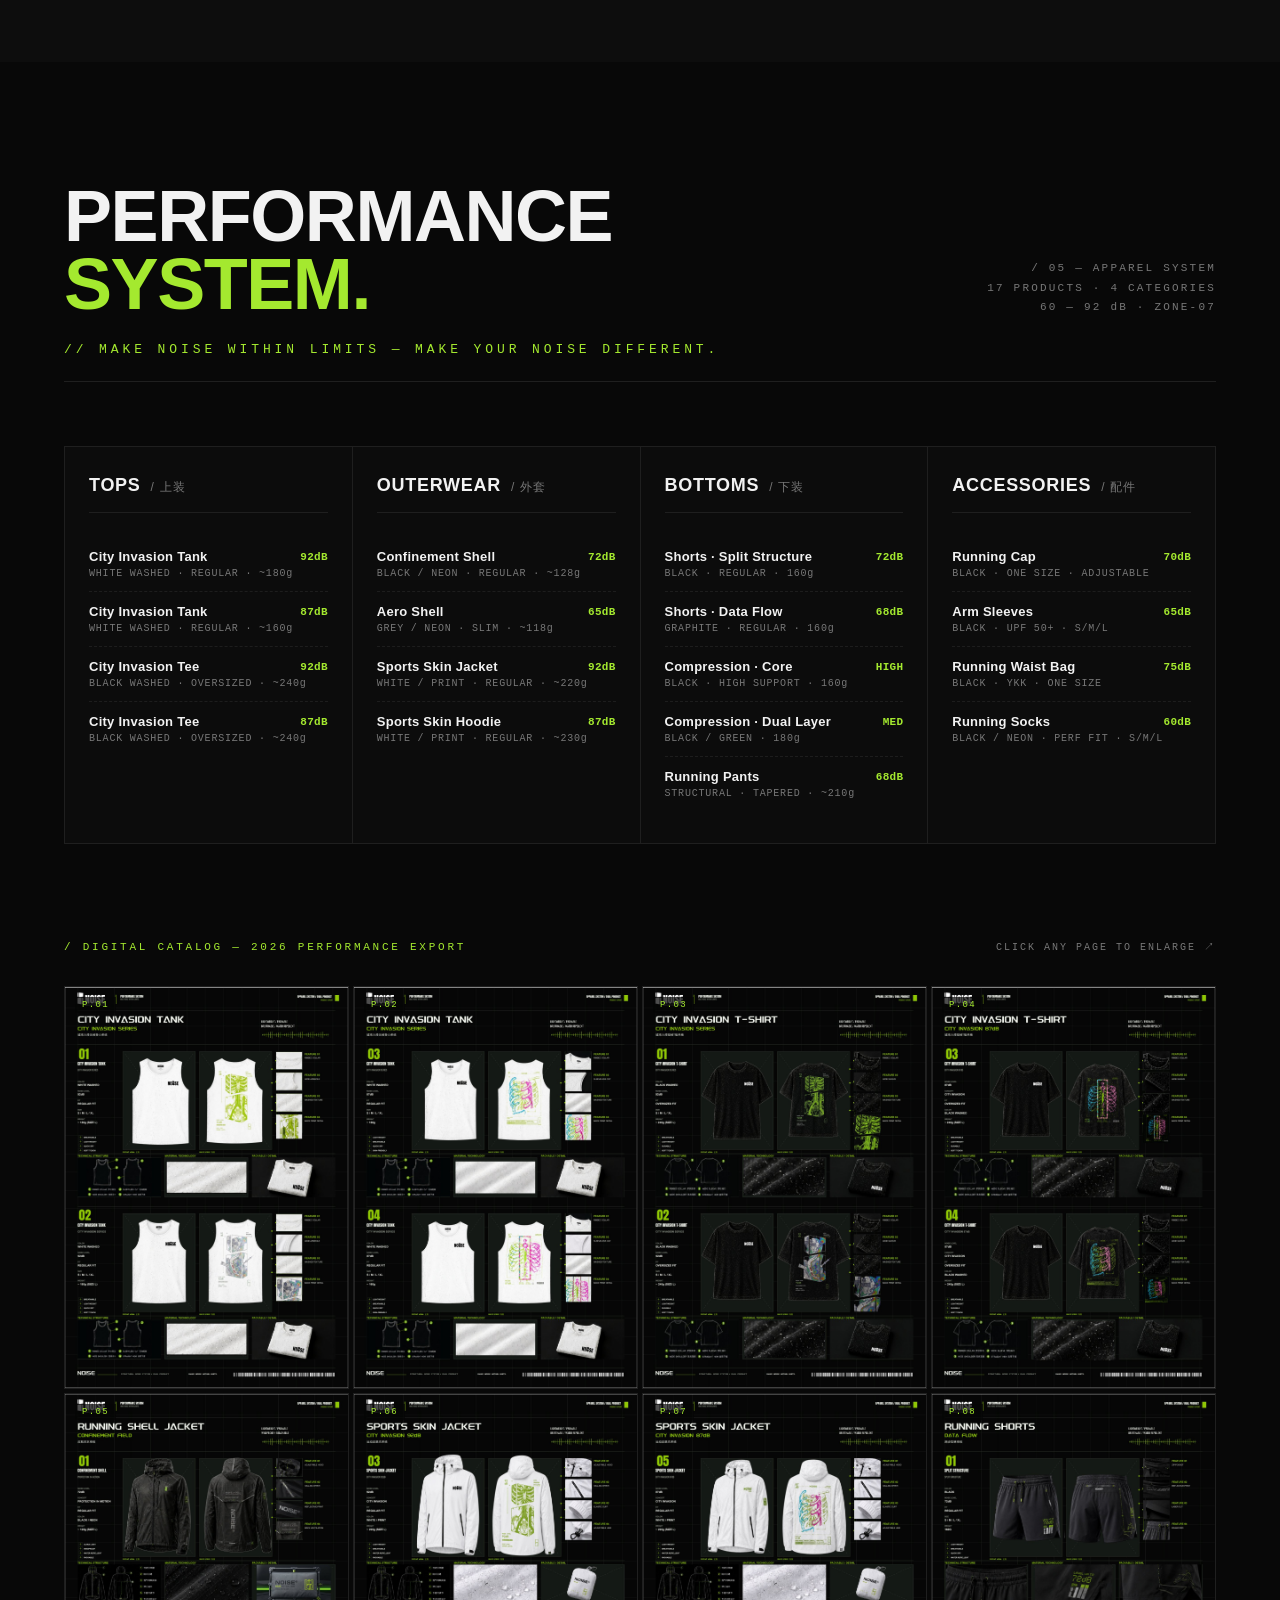
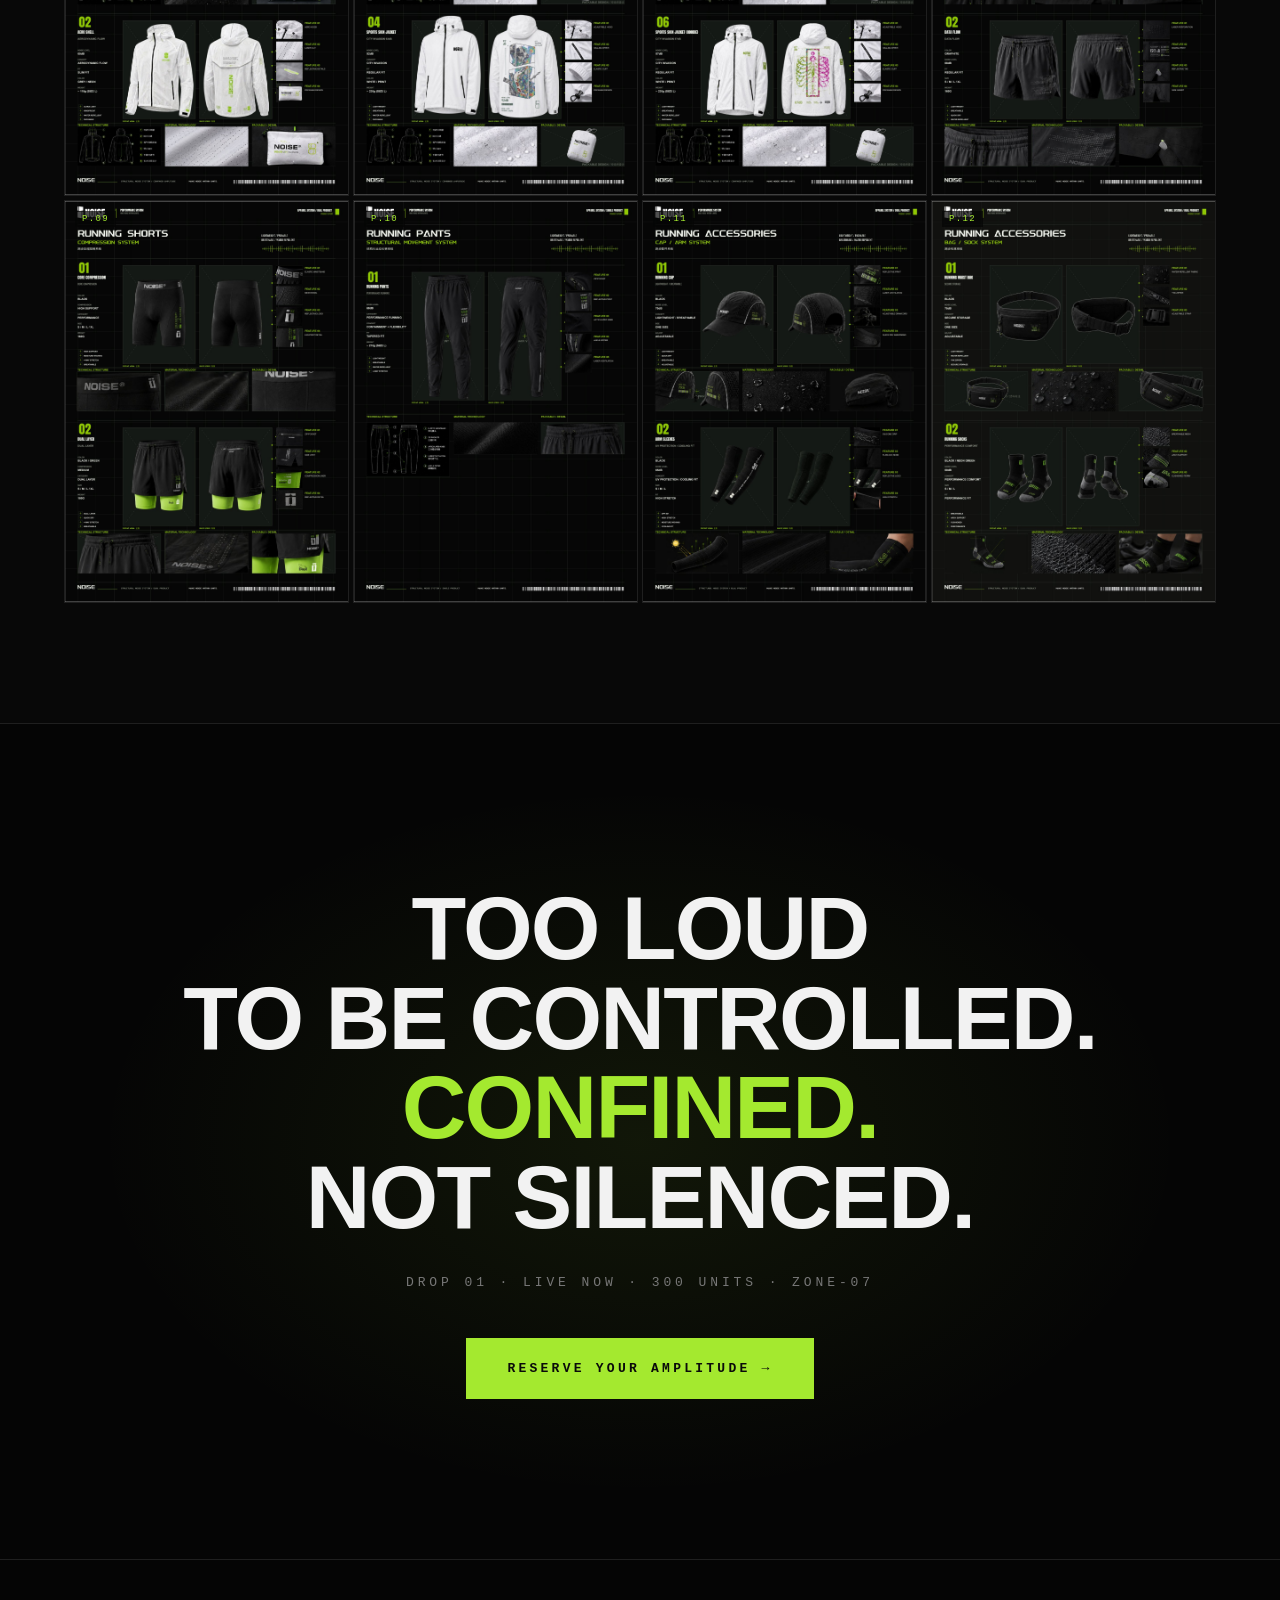
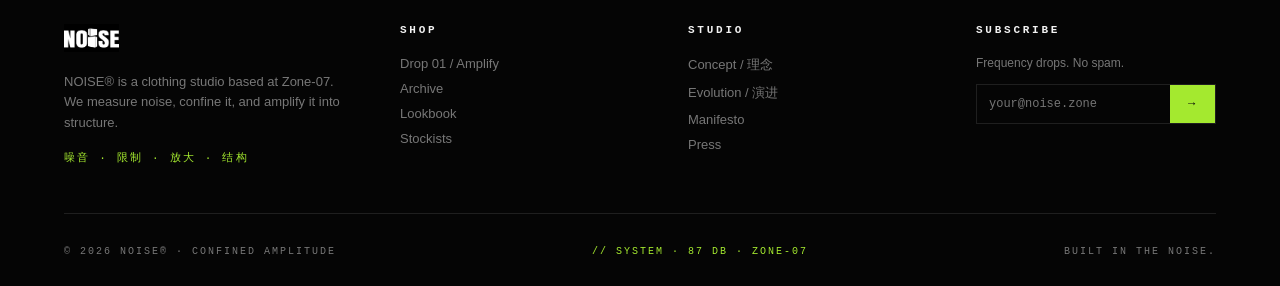
==== commit c11e8e7f: "Add files via upload" ====
--- a/index.html
+++ b/index.html
@@ -172,6 +172,7 @@
     display: flex;
     gap: 16px;
     align-items: center;
+    flex-wrap: wrap;
   }
   .btn {
     font-family: 'JetBrains Mono', 'Courier New', monospace;
@@ -1108,6 +1109,7 @@
       </p>
       <div class="hero-cta-row">
         <a href="#drop" class="btn primary">Enter Drop 01 <span class="arrow">→</span></a>
+        <a href="#film" class="btn"><span class="arrow">▶</span> Watch Film</a>
         <a href="concept.html" class="btn">The Concept / 理念</a>
       </div>
     </div>
